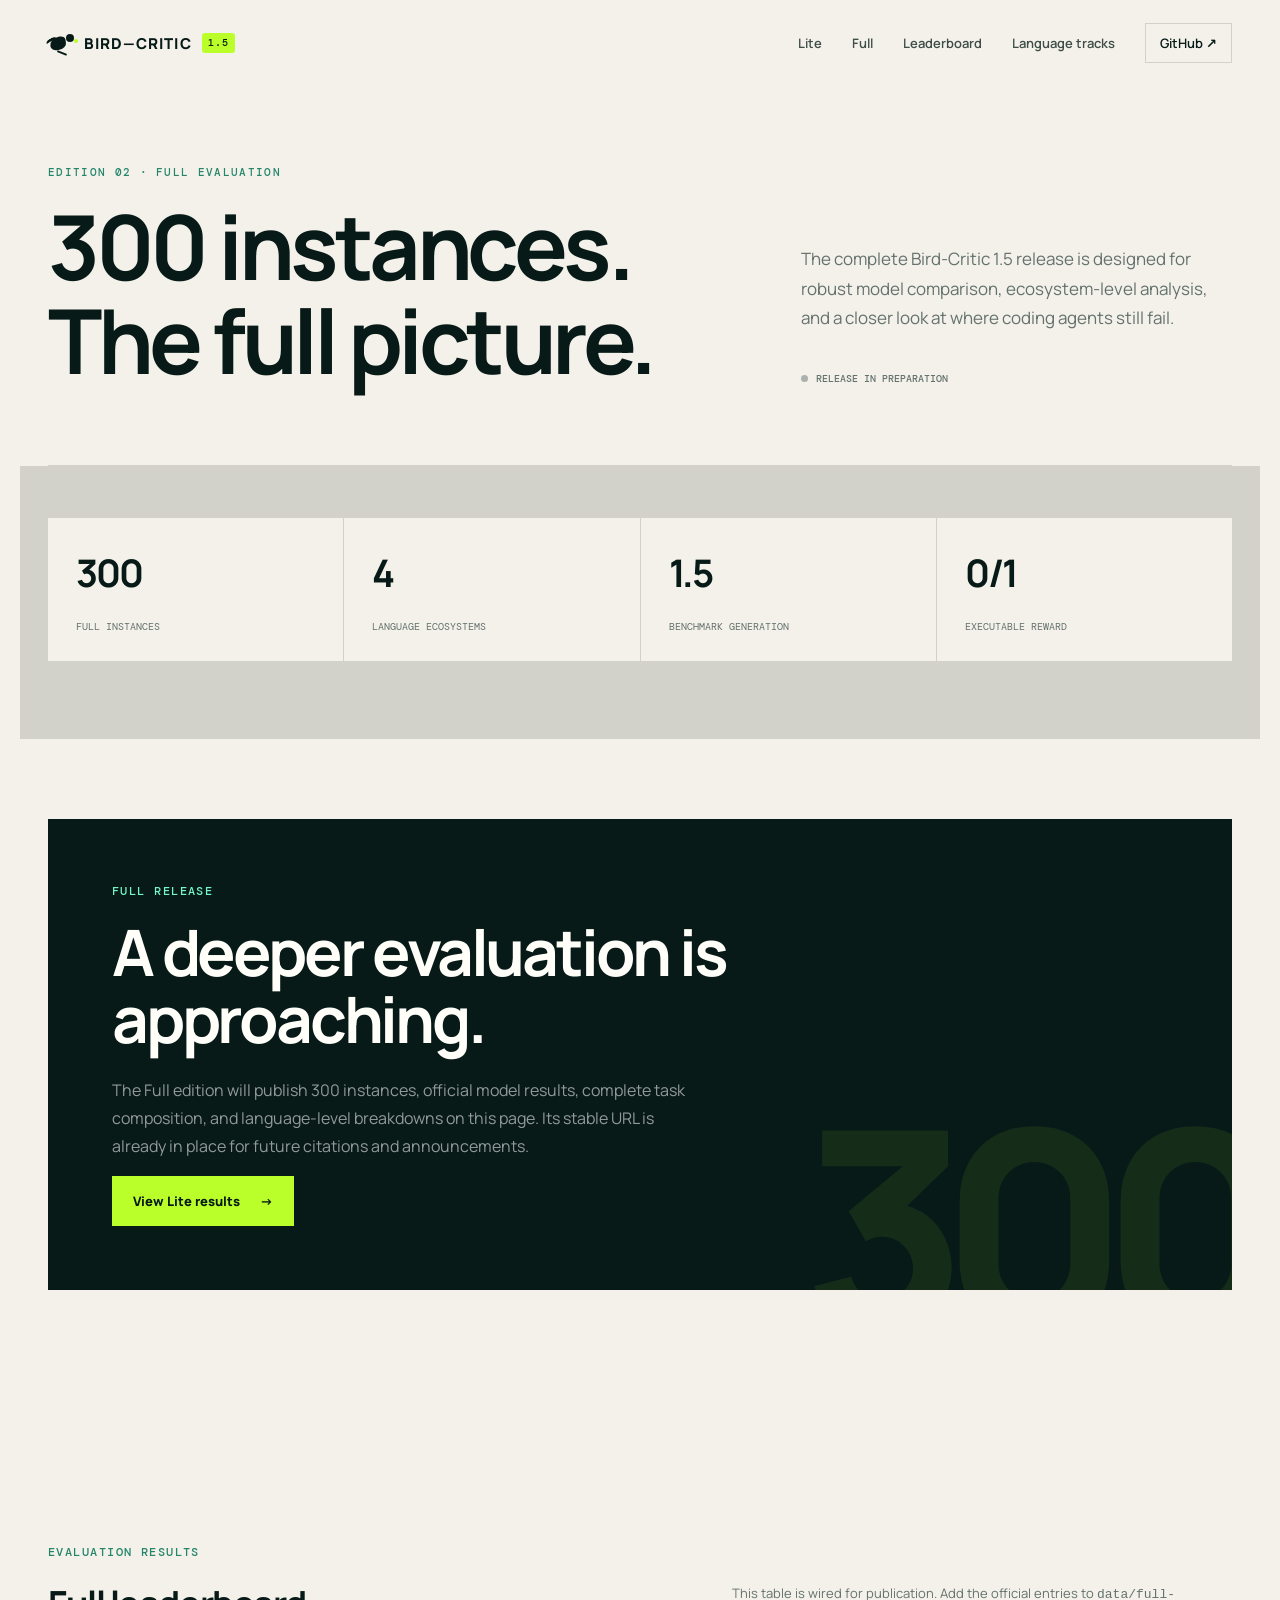
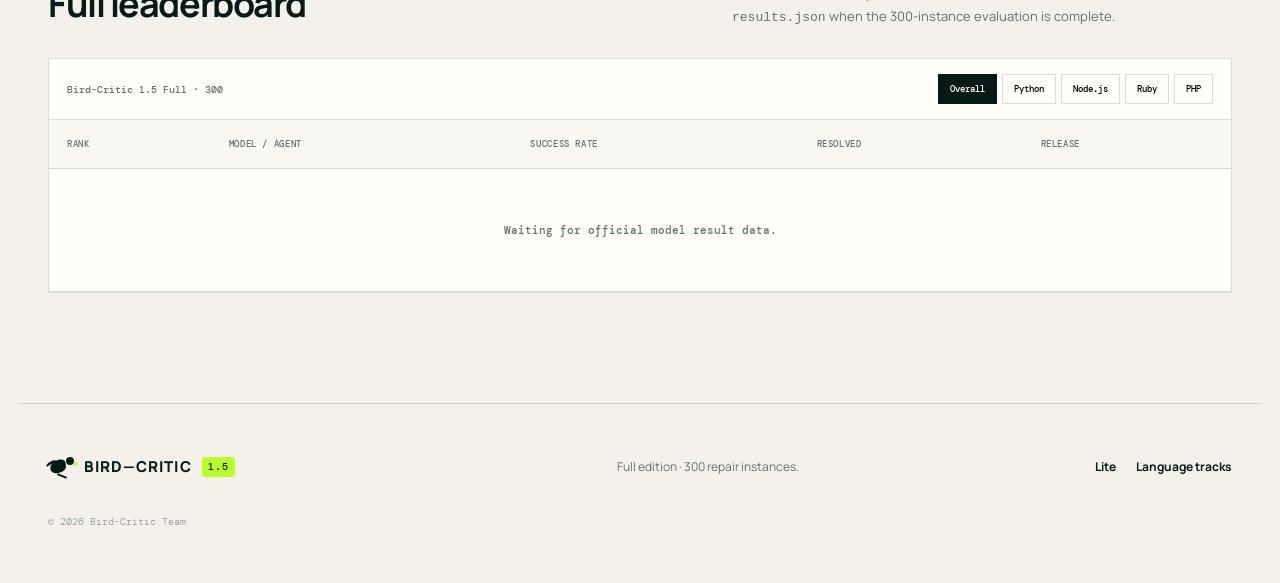
==== full/index.html @ 4e59e5b1 "Build Bird-Critic 1.5 benchmark website" ====
<!doctype html>
<html lang="en">
<head>
  <meta charset="utf-8">
  <meta name="viewport" content="width=device-width, initial-scale=1">
  <meta name="description" content="Bird-Critic 1.5 Full — the upcoming 300-instance real-world code repair benchmark.">
  <meta name="theme-color" content="#f3f1e9">
  <meta property="og:title" content="Bird-Critic 1.5 Full">
  <meta property="og:description" content="The complete 300-instance evaluation for real-world LLM code repair.">
  <meta property="og:type" content="website">
  <meta property="og:image" content="../assets/og.png">
  <title>Bird-Critic 1.5 Full — 300-instance evaluation</title>
  <link rel="stylesheet" href="../assets/styles.css">
  <script defer src="../assets/app.js"></script>
</head>
<body class="inner" data-page="full" data-depth="1" data-results="../data/full-results.json">
  <a class="skip-link" href="#main">Skip to content</a>
  <div class="scroll-progress" aria-hidden="true"></div>

  <header class="site-header">
    <a class="brand" href="../" aria-label="Bird-Critic 1.5 home">
      <span class="brand-mark" aria-hidden="true"><span></span><span></span></span>
      <span>BIRD—CRITIC</span><b>1.5</b>
    </a>
    <button class="menu-toggle" type="button" aria-expanded="false" aria-controls="site-nav">
      <span></span><span></span><span></span><span class="sr-only">Menu</span>
    </button>
    <nav class="site-nav" id="site-nav" aria-label="Primary navigation">
      <a href="../lite/">Lite</a>
      <a href="../full/" aria-current="page">Full</a>
      <a href="#leaderboard">Leaderboard</a>
      <a href="../#tracks">Language tracks</a>
      <a class="nav-cta" href="https://github.com/bird-bench" target="_blank" rel="noreferrer">GitHub ↗</a>
    </nav>
  </header>

  <main id="main">
    <section class="page-hero">
      <div class="reveal">
        <div class="page-eyebrow">Edition 02 · Full evaluation</div>
        <h1>300 instances.<br>The full picture.</h1>
      </div>
      <div class="reveal">
        <p class="page-intro">The complete Bird-Critic 1.5 release is designed for robust model comparison, ecosystem-level analysis, and a closer look at where coding agents still fail.</p>
        <span class="page-status soon">Release in preparation</span>
      </div>
    </section>
    <hr class="page-rule">

    <section class="metric-grid reveal" aria-label="Full benchmark metrics">
      <div class="metric"><strong>300</strong><span>Full instances</span></div>
      <div class="metric"><strong>4</strong><span>Language ecosystems</span></div>
      <div class="metric"><strong>1.5</strong><span>Benchmark generation</span></div>
      <div class="metric"><strong>0/1</strong><span>Executable reward</span></div>
    </section>

    <section class="coming-panel">
      <div class="coming-panel-inner reveal">
        <span class="kicker kicker-light">Full release</span>
        <h2>A deeper evaluation is approaching.</h2>
        <p>The Full edition will publish 300 instances, official model results, complete task composition, and language-level breakdowns on this page. Its stable URL is already in place for future citations and announcements.</p>
        <a class="button button-primary" href="../lite/">View Lite results <span>→</span></a>
        <span class="coming-number" aria-hidden="true">300</span>
      </div>
    </section>

    <section class="results-section" id="leaderboard">
      <div class="results-head reveal">
        <div><span class="kicker">Evaluation results</span><h2>Full leaderboard</h2></div>
        <p>This table is wired for publication. Add the official entries to <code>data/full-results.json</code> when the 300-instance evaluation is complete.</p>
      </div>
      <div class="leaderboard-shell reveal">
        <div class="leaderboard-toolbar">
          <span>Bird-Critic 1.5 Full · 300</span>
          <div class="language-filters" aria-label="Leaderboard view">
            <button class="filter-button active" type="button" data-result-filter="overall">Overall</button>
            <button class="filter-button" type="button" data-result-filter="python">Python</button>
            <button class="filter-button" type="button" data-result-filter="node">Node.js</button>
            <button class="filter-button" type="button" data-result-filter="ruby">Ruby</button>
            <button class="filter-button" type="button" data-result-filter="php">PHP</button>
          </div>
        </div>
        <table class="leaderboard">
          <thead><tr><th>Rank</th><th>Model / Agent</th><th>Success Rate</th><th>Resolved</th><th>Release</th></tr></thead>
          <tbody id="results-body"><tr class="empty-row"><td colspan="5">Full evaluation results will be released here.</td></tr></tbody>
        </table>
      </div>
    </section>
  </main>

  <footer class="site-footer">
    <a class="brand footer-brand" href="../">
      <span class="brand-mark" aria-hidden="true"><span></span><span></span></span>
      <span>BIRD—CRITIC</span><b>1.5</b>
    </a>
    <p>Full edition · 300 repair instances.</p>
    <div><a href="../lite/">Lite</a><a href="../#tracks">Language tracks</a></div>
    <small>© <span data-year></span> Bird-Critic Team</small>
  </footer>
</body>
</html>
---- assets/styles.css ----
@import url('https://fonts.googleapis.com/css2?family=DM+Mono:wght@300;400;500&family=Manrope:wght@400;500;600;700;800&display=swap');

:root {
  --ink: #071a18;
  --ink-2: #102b28;
  --paper: #f3f1e9;
  --paper-2: #e8e5da;
  --white: #fffef8;
  --acid: #baff29;
  --mint: #74f7c5;
  --cyan: #62d9ff;
  --orange: #ff8f5a;
  --muted: #64716e;
  --line: rgba(7, 26, 24, .14);
  --mono: "DM Mono", ui-monospace, SFMono-Regular, Menlo, monospace;
  --sans: "Manrope", Inter, system-ui, sans-serif;
  --max: 1240px;
}

* { box-sizing: border-box; }
html { scroll-behavior: smooth; }
body {
  margin: 0;
  background: var(--paper);
  color: var(--ink);
  font-family: var(--sans);
  -webkit-font-smoothing: antialiased;
}
a { color: inherit; text-decoration: none; }
button, input, select { font: inherit; }
.sr-only {
  position: absolute; width: 1px; height: 1px; padding: 0; margin: -1px;
  overflow: hidden; clip: rect(0,0,0,0); white-space: nowrap; border: 0;
}
.skip-link {
  position: fixed; left: 16px; top: -80px; z-index: 1000;
  background: var(--acid); color: var(--ink); padding: 10px 16px; font-weight: 800;
}
.skip-link:focus { top: 16px; }
.scroll-progress {
  position: fixed; inset: 0 auto auto 0; width: 0; height: 3px;
  background: var(--acid); z-index: 999; transition: width .08s linear;
}

.site-header {
  position: absolute; z-index: 100; top: 0; left: 0; right: 0;
  max-width: var(--max); margin: auto; min-height: 86px; padding: 0 28px;
  display: flex; align-items: center; justify-content: space-between;
  color: var(--white);
}
.brand { display: inline-flex; align-items: center; gap: 10px; font-size: 15px; font-weight: 800; letter-spacing: .07em; }
.brand b { font: 500 10px/1 var(--mono); color: var(--ink); background: var(--acid); padding: 5px 6px; border-radius: 3px; }
.brand-mark { position: relative; width: 26px; height: 23px; display: inline-block; }
.brand-mark::before {
  content: ""; position: absolute; left: 2px; top: 5px; width: 16px; height: 13px;
  border-radius: 70% 35% 55% 45%; background: currentColor; transform: rotate(-10deg);
}
.brand-mark::after {
  content: ""; position: absolute; right: 0; top: 2px; width: 8px; height: 8px;
  border-radius: 50%; background: currentColor; box-shadow: 6px 3px 0 -2px var(--acid);
}
.brand-mark span:first-child {
  position: absolute; width: 12px; height: 7px; left: -2px; top: 6px;
  border: 3px solid currentColor; border-left: 0; border-bottom-color: transparent;
  transform: rotate(-28deg); border-radius: 50%; z-index: 2;
}
.brand-mark span:last-child {
  position: absolute; width: 10px; height: 2px; left: 9px; bottom: 1px;
  background: currentColor; transform: rotate(22deg);
}
.site-nav { display: flex; align-items: center; gap: 30px; font-size: 13px; font-weight: 600; }
.site-nav a { opacity: .76; transition: opacity .2s, color .2s; }
.site-nav a:hover, .site-nav a:focus-visible { opacity: 1; color: var(--acid); }
.site-nav .nav-cta { border: 1px solid rgba(255,255,255,.34); padding: 10px 14px; opacity: 1; }
.menu-toggle { display: none; background: none; border: 0; padding: 10px; }

.hero {
  min-height: 820px; padding: 170px max(28px, calc((100vw - var(--max)) / 2 + 28px)) 115px;
  display: grid; grid-template-columns: 1.03fr .97fr; align-items: center; gap: 76px;
  color: var(--white); background:
    linear-gradient(rgba(255,255,255,.025) 1px, transparent 1px),
    linear-gradient(90deg, rgba(255,255,255,.025) 1px, transparent 1px),
    var(--ink);
  background-size: 44px 44px; overflow: hidden; position: relative;
}
.hero::after {
  content: ""; position: absolute; inset: auto 0 0; height: 90px;
  background: linear-gradient(176deg, transparent 49%, var(--paper) 50%);
}
.hero-glow {
  position: absolute; width: 680px; height: 680px; border-radius: 50%; right: -270px; top: 70px;
  background: radial-gradient(circle, rgba(116,247,197,.14), rgba(7,26,24,0) 68%);
}
.hero-copy { position: relative; z-index: 2; padding-bottom: 40px; }
.eyebrow, .kicker {
  color: var(--mint); font: 500 12px/1.4 var(--mono); letter-spacing: .12em;
  text-transform: uppercase; margin-bottom: 24px;
}
.pulse {
  display: inline-block; width: 7px; height: 7px; border-radius: 50%; background: var(--acid);
  margin-right: 9px; box-shadow: 0 0 0 0 rgba(186,255,41,.6); animation: pulse 2s infinite;
}
@keyframes pulse { 70% { box-shadow: 0 0 0 9px rgba(186,255,41,0); } }
.hero h1 {
  font-size: clamp(50px, 5.3vw, 80px); line-height: 1.02; letter-spacing: -.055em;
  margin: 0 0 28px; max-width: 780px;
}
.hero h1 em { color: var(--acid); font-style: normal; }
.hero-lead { max-width: 650px; color: rgba(255,255,255,.68); font-size: 18px; line-height: 1.72; margin: 0; }
.hero-actions { display: flex; align-items: center; flex-wrap: wrap; gap: 14px; margin-top: 38px; }
.button {
  min-height: 50px; padding: 0 20px; display: inline-flex; align-items: center; justify-content: center;
  gap: 20px; font-size: 13px; font-weight: 800; border: 1px solid transparent; transition: transform .2s, background .2s;
}
.button:hover { transform: translateY(-2px); }
.button-primary { background: var(--acid); color: var(--ink); }
.button-ghost { border-color: rgba(255,255,255,.26); color: var(--white); }
.button-dark { background: var(--ink); color: var(--white); }
.hero-note { display: flex; gap: 13px; align-items: center; margin-top: 32px; font: 400 11px var(--mono); }
.hero-note span { color: rgba(255,255,255,.45); text-transform: uppercase; letter-spacing: .08em; }
.hero-note strong { color: var(--mint); font-weight: 500; }

.hero-visual { position: relative; z-index: 2; min-width: 0; }
.terminal { background: #0c2421; border: 1px solid rgba(116,247,197,.23); box-shadow: 0 36px 80px rgba(0,0,0,.34); transform: rotate(1.5deg); }
.terminal-bar {
  min-height: 48px; border-bottom: 1px solid rgba(255,255,255,.08); padding: 0 16px;
  display: flex; align-items: center; justify-content: space-between; color: rgba(255,255,255,.43); font: 400 10px var(--mono);
}
.terminal-dots { display: flex; gap: 5px; }
.terminal-dots i { display: block; width: 7px; height: 7px; border-radius: 50%; background: rgba(255,255,255,.15); }
.terminal-status { color: var(--acid); font-weight: 500; }
.terminal-body { padding: 34px 28px 26px; position: relative; overflow: hidden; }
.flight-path {
  position: absolute; inset: 0; opacity: .3;
  background: radial-gradient(circle at 62% 30%, var(--mint) 0 2px, transparent 3px),
    radial-gradient(circle at 75% 74%, var(--acid) 0 2px, transparent 3px);
}
.pipeline-row { position: relative; z-index: 2; display: grid; grid-template-columns: 36px 1fr auto; gap: 14px; align-items: center; }
.step-number { color: var(--mint); font: 400 10px var(--mono); }
.pipeline-row b { display: block; font: 500 13px var(--mono); letter-spacing: .05em; }
.pipeline-row small { display: block; color: rgba(255,255,255,.42); font: 300 10px var(--mono); margin-top: 7px; }
.pipeline-line { height: 38px; border-left: 1px dashed rgba(116,247,197,.3); margin-left: 13px; }
.status-chip { font: 500 9px var(--mono); padding: 5px 7px; border-radius: 2px; }
.status-chip.neutral { color: var(--cyan); background: rgba(98,217,255,.1); }
.status-chip.running { color: var(--orange); background: rgba(255,143,90,.1); }
.status-chip.pass { color: var(--acid); background: rgba(186,255,41,.1); }
.terminal-command {
  margin-top: 30px; padding: 14px; background: rgba(0,0,0,.22); color: rgba(255,255,255,.52);
  border: 1px solid rgba(255,255,255,.06); font: 300 10px var(--mono);
}
.terminal-command span { color: var(--acid); margin-right: 8px; }
.cursor { display: inline-block; width: 6px; height: 12px; background: var(--mint); vertical-align: -2px; animation: blink 1s steps(1) infinite; }
@keyframes blink { 50% { opacity: 0; } }
.orbit-tag {
  position: absolute; padding: 8px 11px; background: var(--paper); color: var(--ink);
  font: 500 10px var(--mono); box-shadow: 0 8px 22px rgba(0,0,0,.25);
}
.tag-python { top: -23px; right: 32px; }
.tag-node { right: -22px; top: 36%; background: var(--acid); }
.tag-ruby { left: -26px; bottom: 23%; background: var(--orange); }
.tag-php { right: 15%; bottom: -20px; background: var(--cyan); }

.signal-strip {
  max-width: var(--max); padding: 20px 28px 28px; margin: -25px auto 0; position: relative; z-index: 4;
  display: grid; grid-template-columns: repeat(4, 1fr); border-bottom: 1px solid var(--line);
}
.signal-strip div { padding: 28px 32px; border-right: 1px solid var(--line); }
.signal-strip div:last-child { border-right: 0; }
.signal-strip strong { display: block; font-size: 28px; letter-spacing: -.04em; }
.signal-strip span { color: var(--muted); font: 400 10px var(--mono); text-transform: uppercase; letter-spacing: .05em; }

.section { max-width: var(--max); margin: auto; padding: 118px 28px; }
.section-heading { display: grid; grid-template-columns: 1.1fr .9fr; gap: 80px; align-items: end; margin-bottom: 56px; }
.kicker { color: #24856b; margin-bottom: 18px; display: block; }
.section-heading h2, .method h2, .release-card h2, .page-hero h1 {
  font-size: clamp(38px, 4.2vw, 60px); line-height: 1.05; letter-spacing: -.05em; margin: 0;
}
.section-heading p { color: var(--muted); font-size: 16px; line-height: 1.75; margin: 0; max-width: 520px; }
.edition-grid { display: grid; grid-template-columns: repeat(2, 1fr); gap: 22px; }
.edition-card { min-height: 455px; border: 1px solid var(--line); padding: 30px; background: rgba(255,255,255,.26); display: flex; flex-direction: column; }
.edition-live { background: var(--white); box-shadow: 0 18px 54px rgba(7,26,24,.08); }
.card-topline { display: flex; justify-content: space-between; font: 500 9px var(--mono); color: var(--muted); letter-spacing: .08em; }
.live-label, .soon-label { color: #20765f; }
.live-label::before, .soon-label::before { content: ""; display: inline-block; width: 6px; height: 6px; background: var(--mint); border-radius: 50%; margin-right: 7px; }
.soon-label { color: var(--muted); }
.soon-label::before { background: #aab1ae; }
.edition-symbol {
  width: 66px; height: 66px; display: grid; place-items: center; margin: 55px 0 28px;
  border-radius: 50%; background: var(--ink); color: var(--acid); font: 500 24px var(--mono);
}
.edition-card:not(.edition-live) .edition-symbol { background: var(--paper-2); color: var(--ink); }
.edition-card h3 { font-size: 26px; letter-spacing: -.03em; margin: 0 0 14px; }
.edition-card > p { color: var(--muted); line-height: 1.7; margin: 0; }
.edition-stats { display: flex; gap: 28px; margin: 24px 0; font: 400 11px var(--mono); color: var(--muted); }
.edition-stats b { color: var(--ink); }
.text-link { margin-top: auto; padding-top: 24px; border-top: 1px solid var(--line); display: flex; justify-content: space-between; font-size: 13px; font-weight: 800; }
.text-link span { color: #24856b; }

.tracks { padding-top: 60px; }
.track-grid { border-top: 1px solid var(--line); }
.track-card { display: grid; grid-template-columns: 92px 1fr auto; align-items: center; gap: 24px; padding: 28px 12px; border-bottom: 1px solid var(--line); transition: background .2s, padding .2s; }
.track-card:hover { background: var(--white); padding-left: 24px; padding-right: 24px; }
.track-index { width: 52px; color: #24856b; font: 500 12px var(--mono); }
.track-card h3 { font-size: 24px; margin: 0 0 6px; letter-spacing: -.03em; }
.track-card p { color: var(--muted); margin: 0; font-size: 13px; }
.track-arrow { font-size: 20px; }

.method { max-width: none; background: var(--ink); color: var(--white); padding-left: max(28px, calc((100vw - var(--max)) / 2 + 28px)); padding-right: max(28px, calc((100vw - var(--max)) / 2 + 28px)); }
.method-layout { max-width: calc(var(--max) - 56px); margin: auto; display: grid; grid-template-columns: .82fr 1.18fr; gap: 120px; }
.kicker-light { color: var(--mint); }
.method-intro { position: sticky; top: 40px; align-self: start; }
.method-intro p { color: rgba(255,255,255,.55); line-height: 1.8; }
.method-steps { list-style: none; margin: 0; padding: 0; }
.method-steps li { display: grid; grid-template-columns: 48px 1fr; gap: 28px; padding: 0 0 36px; margin-bottom: 36px; border-bottom: 1px solid rgba(255,255,255,.12); }
.method-steps li > span { color: var(--acid); font: 400 11px var(--mono); padding-top: 7px; }
.method-steps h3 { margin: 0 0 9px; font-size: 21px; }
.method-steps p { color: rgba(255,255,255,.5); line-height: 1.7; margin: 0; font-size: 14px; }

.release-card { min-height: 410px; padding: 70px; color: var(--ink); background: var(--acid); position: relative; overflow: hidden; }
.release-card h2 { max-width: 720px; position: relative; z-index: 2; }
.release-card > p { max-width: 550px; line-height: 1.7; position: relative; z-index: 2; }
.release-card .button { margin-top: 18px; position: relative; z-index: 2; }
.release-ring { position: absolute; border: 1px solid rgba(7,26,24,.22); border-radius: 50%; }
.ring-one { width: 430px; height: 430px; right: -100px; bottom: -170px; }
.ring-two { width: 250px; height: 250px; right: -10px; bottom: -80px; }

.site-footer {
  max-width: var(--max); margin: auto; border-top: 1px solid var(--line); padding: 42px 28px 55px;
  display: grid; grid-template-columns: 1.2fr 1fr auto; gap: 28px; align-items: center;
}
.footer-brand { color: var(--ink); }
.site-footer p { color: var(--muted); font-size: 12px; }
.site-footer > div { display: flex; gap: 20px; font-size: 12px; font-weight: 700; }
.site-footer small { grid-column: 1 / -1; color: #909996; font: 300 10px var(--mono); }

/* Inner pages */
.inner .site-header { color: var(--ink); }
.inner .site-nav .nav-cta { border-color: var(--line); }
.inner .site-nav a:hover { color: #14745d; }
.page-hero {
  max-width: var(--max); margin: auto; padding: 165px 28px 78px;
  display: grid; grid-template-columns: 1fr .64fr; gap: 80px; align-items: end;
}
.page-hero h1 { font-size: clamp(56px, 7vw, 104px); }
.page-hero .page-intro { color: var(--muted); line-height: 1.75; font-size: 17px; }
.page-eyebrow { color: #24856b; font: 500 11px var(--mono); text-transform: uppercase; letter-spacing: .12em; margin-bottom: 20px; }
.page-status { display: inline-flex; align-items: center; gap: 8px; margin-top: 22px; color: #20765f; font: 500 10px var(--mono); text-transform: uppercase; }
.page-status::before { content: ""; width: 7px; height: 7px; border-radius: 50%; background: var(--mint); }
.page-status.soon::before { background: #aab1ae; }
.page-status.soon { color: var(--muted); }
.page-rule { border: 0; border-top: 1px solid var(--line); max-width: calc(var(--max) - 56px); margin: auto; }
.metric-grid { max-width: var(--max); margin: auto; padding: 52px 28px 78px; display: grid; grid-template-columns: repeat(4, 1fr); gap: 1px; background: var(--line); }
.metric { background: var(--paper); padding: 28px; min-height: 138px; }
.metric strong { display: block; font-size: 38px; letter-spacing: -.05em; }
.metric span { display: block; margin-top: 22px; color: var(--muted); font: 400 10px var(--mono); text-transform: uppercase; }
.results-section { max-width: var(--max); margin: auto; padding: 64px 28px 110px; }
.results-head { display: flex; justify-content: space-between; gap: 40px; align-items: end; margin-bottom: 30px; }
.results-head h2 { font-size: 36px; letter-spacing: -.04em; margin: 0; }
.results-head p { max-width: 500px; color: var(--muted); font-size: 13px; line-height: 1.65; margin: 0; }
.leaderboard-shell { border: 1px solid var(--line); background: var(--white); overflow-x: auto; }
.leaderboard-toolbar { padding: 15px 18px; border-bottom: 1px solid var(--line); display: flex; justify-content: space-between; align-items: center; }
.leaderboard-toolbar span { font: 500 10px var(--mono); color: var(--muted); }
.language-filters { display: flex; gap: 5px; flex-wrap: wrap; }
.filter-button { border: 1px solid var(--line); background: transparent; padding: 8px 11px; font: 500 9px var(--mono); cursor: pointer; }
.filter-button.active, .filter-button:hover { background: var(--ink); color: var(--white); }
.leaderboard { width: 100%; border-collapse: collapse; min-width: 720px; }
.leaderboard th, .leaderboard td { padding: 18px; text-align: left; border-bottom: 1px solid var(--line); }
.leaderboard th { color: var(--muted); font: 500 9px var(--mono); text-transform: uppercase; letter-spacing: .07em; background: rgba(7,26,24,.025); }
.leaderboard td { font-size: 13px; }
.leaderboard td:first-child { font: 500 11px var(--mono); color: var(--muted); }
.score { font: 500 13px var(--mono); }
.score-bar { display: inline-block; height: 5px; width: 80px; background: var(--paper-2); vertical-align: 2px; margin-left: 10px; }
.score-bar i { display: block; height: 100%; background: #24856b; }
.empty-row td { text-align: center; padding: 54px; color: var(--muted); }
.instance-layout { display: grid; grid-template-columns: 280px 1fr; gap: 28px; }
.instance-sidebar { border: 1px solid var(--line); padding: 22px; align-self: start; }
.instance-sidebar h3 { margin: 0 0 18px; font-size: 16px; }
.instance-sidebar label { display: block; color: var(--muted); font: 500 9px var(--mono); text-transform: uppercase; margin: 18px 0 7px; }
.instance-sidebar select, .instance-sidebar input { width: 100%; border: 1px solid var(--line); background: var(--white); padding: 10px; color: var(--ink); }
.instance-count { margin-top: 20px; color: #24856b; font: 500 11px var(--mono); }
.instance-table-wrap { border: 1px solid var(--line); background: var(--white); overflow-x: auto; max-height: 560px; overflow-y: auto; }
.instance-table { width: 100%; border-collapse: collapse; min-width: 650px; }
.instance-table th { position: sticky; top: 0; background: var(--ink); color: var(--white); z-index: 1; }
.instance-table th, .instance-table td { padding: 13px 15px; text-align: left; border-bottom: 1px solid var(--line); }
.instance-table th { font: 500 9px var(--mono); text-transform: uppercase; }
.instance-table td { font: 400 10px var(--mono); }
.language-pill { display: inline-block; padding: 4px 7px; background: var(--paper-2); font-size: 9px; }
.language-pill.python { background: #dff5ff; }
.language-pill.node-js { background: #eaf7ce; }
.language-pill.ruby { background: #ffe1da; }
.language-pill.php { background: #e9e3ff; }
.split-chart { display: grid; grid-template-columns: repeat(4, 1fr); gap: 8px; margin-top: 30px; }
.split-segment { padding: 20px; min-height: 110px; color: var(--ink); }
.split-segment strong { display: block; font-size: 28px; }
.split-segment span { font: 500 10px var(--mono); }
.split-python { background: var(--cyan); }
.split-node { background: var(--acid); }
.split-ruby { background: var(--orange); }
.split-php { background: var(--mint); }
.coming-panel { max-width: var(--max); margin: 0 auto 110px; padding: 80px 28px; }
.coming-panel-inner { min-height: 400px; background: var(--ink); color: var(--white); padding: 64px; position: relative; overflow: hidden; }
.coming-panel h2 { font-size: clamp(38px, 5vw, 68px); line-height: 1.05; letter-spacing: -.05em; margin: 0 0 24px; max-width: 760px; }
.coming-panel p { color: rgba(255,255,255,.56); max-width: 590px; line-height: 1.75; }
.coming-number { position: absolute; right: -30px; bottom: -75px; color: rgba(186,255,41,.08); font-size: 280px; line-height: 1; font-weight: 800; letter-spacing: -.1em; }
.quickstart { background: var(--ink); color: var(--white); padding: 42px; }
.quickstart pre { overflow-x: auto; color: var(--mint); font: 300 12px/1.8 var(--mono); margin: 0; }
.copy-button { float: right; border: 1px solid rgba(255,255,255,.2); background: transparent; color: var(--white); padding: 8px 10px; font: 500 9px var(--mono); cursor: pointer; }
.copy-button:hover { background: var(--acid); color: var(--ink); }

.reveal { opacity: 0; transform: translateY(18px); transition: opacity .7s ease, transform .7s ease; }
.reveal.visible { opacity: 1; transform: none; }

@media (max-width: 980px) {
  .hero { grid-template-columns: 1fr; padding-top: 145px; gap: 30px; }
  .hero-visual { max-width: 680px; margin-bottom: 70px; }
  .hero::after { height: 45px; }
  .section-heading, .method-layout, .page-hero { grid-template-columns: 1fr; gap: 34px; }
  .method-intro { position: static; }
  .signal-strip { grid-template-columns: repeat(2, 1fr); }
  .signal-strip div:nth-child(2) { border-right: 0; }
  .edition-grid { grid-template-columns: 1fr; }
  .site-footer { grid-template-columns: 1fr 1fr; }
  .site-footer > div { justify-self: end; }
  .metric-grid { grid-template-columns: repeat(2, 1fr); }
  .instance-layout { grid-template-columns: 1fr; }
}

@media (max-width: 720px) {
  .site-header { min-height: 72px; padding: 0 18px; }
  .menu-toggle { display: block; color: currentColor; }
  .menu-toggle span:not(.sr-only) { display: block; width: 22px; height: 1px; background: currentColor; margin: 5px; }
  .site-nav {
    display: none; position: absolute; left: 14px; right: 14px; top: 68px; padding: 22px;
    background: var(--white); color: var(--ink); box-shadow: 0 14px 40px rgba(0,0,0,.2);
    flex-direction: column; align-items: stretch; gap: 18px;
  }
  .site-nav.open { display: flex; }
  .hero { padding: 130px 20px 70px; min-height: auto; }
  .hero h1 { font-size: 46px; }
  .hero-lead { font-size: 16px; }
  .hero-actions { align-items: stretch; }
  .button { width: 100%; }
  .terminal-body { padding: 28px 16px 20px; }
  .pipeline-row { grid-template-columns: 28px 1fr; }
  .status-chip { display: none; }
  .orbit-tag { display: none; }
  .signal-strip { padding: 10px 20px; margin: 0 auto; }
  .signal-strip div { padding: 22px 8px; }
  .section { padding: 82px 20px; }
  .section-heading { margin-bottom: 38px; }
  .section-heading h2, .method h2, .release-card h2 { font-size: 38px; }
  .edition-card { min-height: 430px; padding: 24px; }
  .track-card { grid-template-columns: 46px 1fr auto; padding: 22px 4px; }
  .track-card p { display: none; }
  .method { padding-left: 20px; padding-right: 20px; }
  .method-layout { gap: 60px; }
  .release-card { padding: 38px 25px; min-height: 430px; }
  .site-footer { grid-template-columns: 1fr; padding: 35px 20px; }
  .site-footer > div { justify-self: start; }
  .page-hero { padding: 130px 20px 55px; }
  .page-hero h1 { font-size: 54px; }
  .metric-grid { padding: 30px 20px 55px; }
  .metric { padding: 20px; }
  .metric strong { font-size: 30px; }
  .results-section { padding: 54px 20px 78px; }
  .results-head { flex-direction: column; align-items: start; }
  .split-chart { grid-template-columns: repeat(2, 1fr); }
  .coming-panel { padding: 40px 20px 80px; }
  .coming-panel-inner { padding: 38px 24px; }
  .quickstart { padding: 24px; }
}

@media (prefers-reduced-motion: reduce) {
  html { scroll-behavior: auto; }
  *, *::before, *::after { animation-duration: .01ms !important; animation-iteration-count: 1 !important; transition-duration: .01ms !important; }
  .reveal { opacity: 1; transform: none; }
}
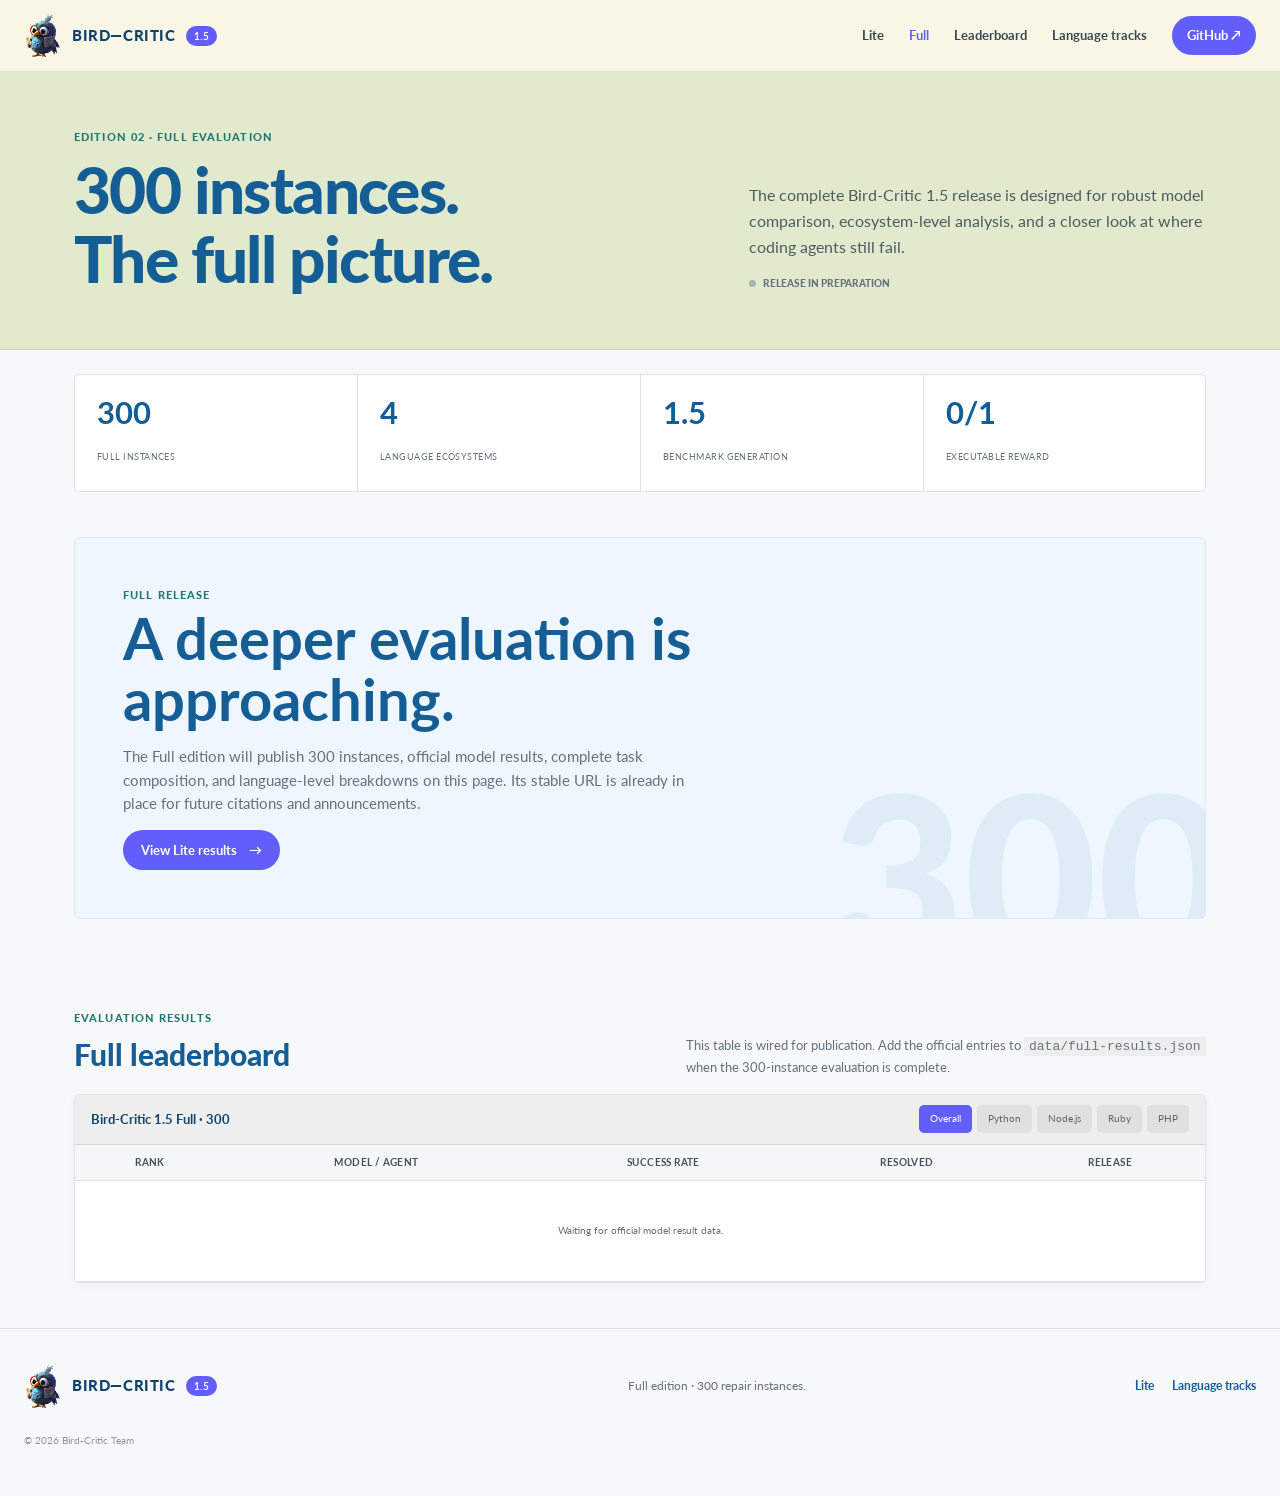
==== commit e14968dc: "Restyle Bird-Critic 1.5 in the BIRD family" ====
--- a/full/index.html
+++ b/full/index.html
@@ -8,8 +8,9 @@
   <meta property="og:title" content="Bird-Critic 1.5 Full">
   <meta property="og:description" content="The complete 300-instance evaluation for real-world LLM code repair.">
   <meta property="og:type" content="website">
-  <meta property="og:image" content="../assets/og.png">
+  <meta property="og:image" content="../assets/og-family.png">
   <title>Bird-Critic 1.5 Full — 300-instance evaluation</title>
+  <link rel="icon" href="../assets/favicon.png" type="image/png">
   <link rel="stylesheet" href="../assets/styles.css">
   <script defer src="../assets/app.js"></script>
 </head>
@@ -30,7 +31,7 @@
       <a href="../full/" aria-current="page">Full</a>
       <a href="#leaderboard">Leaderboard</a>
       <a href="../#tracks">Language tracks</a>
-      <a class="nav-cta" href="https://github.com/bird-bench" target="_blank" rel="noreferrer">GitHub ↗</a>
+      <a class="nav-cta" href="https://github.com/kochsnow/bird-critic-1.5-preview" target="_blank" rel="noreferrer">GitHub ↗</a>
     </nav>
   </header>
 
--- a/assets/styles.css
+++ b/assets/styles.css
@@ -1,377 +1,473 @@
-@import url('https://fonts.googleapis.com/css2?family=DM+Mono:wght@300;400;500&family=Manrope:wght@400;500;600;700;800&display=swap');
+@import url("https://fonts.googleapis.com/css2?family=Lato:wght@300;400;700;900&display=swap");
 
 :root {
-  --ink: #071a18;
-  --ink-2: #102b28;
-  --paper: #f3f1e9;
-  --paper-2: #e8e5da;
-  --white: #fffef8;
-  --acid: #baff29;
-  --mint: #74f7c5;
-  --cyan: #62d9ff;
-  --orange: #ff8f5a;
-  --muted: #64716e;
-  --line: rgba(7, 26, 24, .14);
-  --mono: "DM Mono", ui-monospace, SFMono-Regular, Menlo, monospace;
-  --sans: "Manrope", Inter, system-ui, sans-serif;
-  --max: 1240px;
+  --bird-blue: #155e95;
+  --bird-blue-dark: #0f436c;
+  --bird-purple: #615efc;
+  --bird-coral: #ff6969;
+  --bird-teal: #1f7872;
+  --bird-green: #e1eacd;
+  --bird-cream: #f9f6e6;
+  --bird-sky: #eef7ff;
+  --paper: #ffffff;
+  --canvas: #f7f8fa;
+  --ink: #243241;
+  --muted: #65717d;
+  --line: #dfe3e8;
+  --soft-line: #edf0f3;
+  --header-gray: #eeeeee;
+  --sans: "Lato", -apple-system, BlinkMacSystemFont, "Segoe UI", sans-serif;
+  --mono: ui-monospace, SFMono-Regular, Menlo, Consolas, monospace;
+  --max: 1400px;
 }
 
 * { box-sizing: border-box; }
 html { scroll-behavior: smooth; }
 body {
   margin: 0;
+  color: var(--ink);
   background: var(--paper);
-  color: var(--ink);
   font-family: var(--sans);
+  font-size: 15px;
+  line-height: 1.55;
   -webkit-font-smoothing: antialiased;
 }
-a { color: inherit; text-decoration: none; }
+a { color: var(--bird-blue); text-decoration: none; }
+a:hover { color: var(--bird-coral); }
 button, input, select { font: inherit; }
+code, pre { font-family: var(--mono); }
+
 .sr-only {
   position: absolute; width: 1px; height: 1px; padding: 0; margin: -1px;
-  overflow: hidden; clip: rect(0,0,0,0); white-space: nowrap; border: 0;
+  overflow: hidden; clip: rect(0, 0, 0, 0); white-space: nowrap; border: 0;
 }
 .skip-link {
-  position: fixed; left: 16px; top: -80px; z-index: 1000;
-  background: var(--acid); color: var(--ink); padding: 10px 16px; font-weight: 800;
-}
-.skip-link:focus { top: 16px; }
+  position: fixed; left: 18px; top: -80px; z-index: 1000;
+  padding: 10px 16px; background: var(--bird-purple); color: white; border-radius: 5px;
+}
+.skip-link:focus { top: 18px; }
 .scroll-progress {
   position: fixed; inset: 0 auto auto 0; width: 0; height: 3px;
-  background: var(--acid); z-index: 999; transition: width .08s linear;
-}
-
+  background: var(--bird-purple); z-index: 1000;
+}
+
+/* BIRD family navigation */
 .site-header {
-  position: absolute; z-index: 100; top: 0; left: 0; right: 0;
-  max-width: var(--max); margin: auto; min-height: 86px; padding: 0 28px;
-  display: flex; align-items: center; justify-content: space-between;
-  color: var(--white);
-}
-.brand { display: inline-flex; align-items: center; gap: 10px; font-size: 15px; font-weight: 800; letter-spacing: .07em; }
-.brand b { font: 500 10px/1 var(--mono); color: var(--ink); background: var(--acid); padding: 5px 6px; border-radius: 3px; }
-.brand-mark { position: relative; width: 26px; height: 23px; display: inline-block; }
-.brand-mark::before {
-  content: ""; position: absolute; left: 2px; top: 5px; width: 16px; height: 13px;
-  border-radius: 70% 35% 55% 45%; background: currentColor; transform: rotate(-10deg);
-}
-.brand-mark::after {
-  content: ""; position: absolute; right: 0; top: 2px; width: 8px; height: 8px;
-  border-radius: 50%; background: currentColor; box-shadow: 6px 3px 0 -2px var(--acid);
-}
-.brand-mark span:first-child {
-  position: absolute; width: 12px; height: 7px; left: -2px; top: 6px;
-  border: 3px solid currentColor; border-left: 0; border-bottom-color: transparent;
-  transform: rotate(-28deg); border-radius: 50%; z-index: 2;
-}
-.brand-mark span:last-child {
-  position: absolute; width: 10px; height: 2px; left: 9px; bottom: 1px;
-  background: currentColor; transform: rotate(22deg);
-}
-.site-nav { display: flex; align-items: center; gap: 30px; font-size: 13px; font-weight: 600; }
-.site-nav a { opacity: .76; transition: opacity .2s, color .2s; }
-.site-nav a:hover, .site-nav a:focus-visible { opacity: 1; color: var(--acid); }
-.site-nav .nav-cta { border: 1px solid rgba(255,255,255,.34); padding: 10px 14px; opacity: 1; }
-.menu-toggle { display: none; background: none; border: 0; padding: 10px; }
-
+  position: sticky; top: 0; z-index: 100;
+  width: 100%; min-height: 72px; padding: 0 max(24px, calc((100vw - var(--max)) / 2 + 24px));
+  display: flex; align-items: center; justify-content: space-between; gap: 28px;
+  color: var(--ink); background: rgba(249, 246, 230, .96);
+  border-bottom: 1px solid #e5dfc4; backdrop-filter: blur(12px);
+}
+.brand {
+  display: inline-flex; align-items: center; gap: 10px;
+  color: var(--bird-blue-dark); font-size: 15px; font-weight: 900; letter-spacing: .04em;
+}
+.brand:hover { color: var(--bird-blue); }
+.brand b {
+  padding: 4px 8px; color: white; background: var(--bird-purple);
+  border-radius: 999px; font-size: 10px; line-height: 1.2;
+}
+.brand-mark {
+  width: 38px; height: 43px; display: block; flex: 0 0 38px;
+  background: url("./bird-family-logo.png") center / contain no-repeat;
+}
+.brand-mark::before, .brand-mark::after, .brand-mark span { display: none; }
+.site-nav { display: flex; align-items: center; gap: 25px; }
+.site-nav a { color: #394754; font-size: 13px; font-weight: 700; }
+.site-nav a:hover, .site-nav a[aria-current="page"] { color: var(--bird-purple); }
+.site-nav .nav-cta {
+  padding: 9px 15px; color: white; background: var(--bird-purple);
+  border-radius: 999px; border: 0;
+}
+.site-nav .nav-cta:hover { color: white; background: var(--bird-coral); }
+.menu-toggle { display: none; border: 0; background: none; color: var(--bird-blue-dark); }
+
+/* Home masthead: a modernized version of Bird-Critic 1.0 */
 .hero {
-  min-height: 820px; padding: 170px max(28px, calc((100vw - var(--max)) / 2 + 28px)) 115px;
-  display: grid; grid-template-columns: 1.03fr .97fr; align-items: center; gap: 76px;
-  color: var(--white); background:
-    linear-gradient(rgba(255,255,255,.025) 1px, transparent 1px),
-    linear-gradient(90deg, rgba(255,255,255,.025) 1px, transparent 1px),
-    var(--ink);
-  background-size: 44px 44px; overflow: hidden; position: relative;
+  min-height: 450px; padding: 50px max(24px, calc((100vw - 1080px) / 2 + 24px));
+  display: grid; grid-template-columns: 280px minmax(0, 1fr); gap: 58px; align-items: center;
+  color: var(--ink); background: var(--bird-green);
+  border-bottom: 1px solid #cbd7b5; position: relative; overflow: hidden;
 }
 .hero::after {
-  content: ""; position: absolute; inset: auto 0 0; height: 90px;
-  background: linear-gradient(176deg, transparent 49%, var(--paper) 50%);
-}
-.hero-glow {
-  position: absolute; width: 680px; height: 680px; border-radius: 50%; right: -270px; top: 70px;
-  background: radial-gradient(circle, rgba(116,247,197,.14), rgba(7,26,24,0) 68%);
-}
-.hero-copy { position: relative; z-index: 2; padding-bottom: 40px; }
-.eyebrow, .kicker {
-  color: var(--mint); font: 500 12px/1.4 var(--mono); letter-spacing: .12em;
-  text-transform: uppercase; margin-bottom: 24px;
-}
+  content: ""; position: absolute; width: 360px; height: 360px; border-radius: 50%;
+  right: -170px; top: -170px; border: 1px solid rgba(21, 94, 149, .12);
+  box-shadow: 0 0 0 45px rgba(21,94,149,.035), 0 0 0 90px rgba(21,94,149,.025);
+}
+.hero-copy { display: flex; justify-content: center; position: relative; z-index: 1; }
+.hero-project-logo {
+  display: block; width: min(260px, 100%); height: auto;
+  border-radius: 14px; mix-blend-mode: multiply;
+  transition: transform .35s ease;
+}
+.hero-project-logo:hover { transform: scale(1.035) rotate(-1deg); }
+.hero-visual { position: relative; z-index: 1; min-width: 0; }
+.eyebrow, .kicker, .page-eyebrow {
+  color: var(--bird-teal); font-size: 11px; font-weight: 900;
+  letter-spacing: .1em; text-transform: uppercase;
+}
+.eyebrow { margin-bottom: 12px; }
 .pulse {
-  display: inline-block; width: 7px; height: 7px; border-radius: 50%; background: var(--acid);
-  margin-right: 9px; box-shadow: 0 0 0 0 rgba(186,255,41,.6); animation: pulse 2s infinite;
-}
-@keyframes pulse { 70% { box-shadow: 0 0 0 9px rgba(186,255,41,0); } }
+  display: inline-block; width: 7px; height: 7px; margin-right: 8px;
+  border-radius: 50%; background: var(--bird-coral);
+}
 .hero h1 {
-  font-size: clamp(50px, 5.3vw, 80px); line-height: 1.02; letter-spacing: -.055em;
-  margin: 0 0 28px; max-width: 780px;
-}
-.hero h1 em { color: var(--acid); font-style: normal; }
-.hero-lead { max-width: 650px; color: rgba(255,255,255,.68); font-size: 18px; line-height: 1.72; margin: 0; }
-.hero-actions { display: flex; align-items: center; flex-wrap: wrap; gap: 14px; margin-top: 38px; }
-.button {
-  min-height: 50px; padding: 0 20px; display: inline-flex; align-items: center; justify-content: center;
-  gap: 20px; font-size: 13px; font-weight: 800; border: 1px solid transparent; transition: transform .2s, background .2s;
-}
-.button:hover { transform: translateY(-2px); }
-.button-primary { background: var(--acid); color: var(--ink); }
-.button-ghost { border-color: rgba(255,255,255,.26); color: var(--white); }
-.button-dark { background: var(--ink); color: var(--white); }
-.hero-note { display: flex; gap: 13px; align-items: center; margin-top: 32px; font: 400 11px var(--mono); }
-.hero-note span { color: rgba(255,255,255,.45); text-transform: uppercase; letter-spacing: .08em; }
-.hero-note strong { color: var(--mint); font-weight: 500; }
-
-.hero-visual { position: relative; z-index: 2; min-width: 0; }
-.terminal { background: #0c2421; border: 1px solid rgba(116,247,197,.23); box-shadow: 0 36px 80px rgba(0,0,0,.34); transform: rotate(1.5deg); }
-.terminal-bar {
-  min-height: 48px; border-bottom: 1px solid rgba(255,255,255,.08); padding: 0 16px;
-  display: flex; align-items: center; justify-content: space-between; color: rgba(255,255,255,.43); font: 400 10px var(--mono);
-}
-.terminal-dots { display: flex; gap: 5px; }
-.terminal-dots i { display: block; width: 7px; height: 7px; border-radius: 50%; background: rgba(255,255,255,.15); }
-.terminal-status { color: var(--acid); font-weight: 500; }
-.terminal-body { padding: 34px 28px 26px; position: relative; overflow: hidden; }
-.flight-path {
-  position: absolute; inset: 0; opacity: .3;
-  background: radial-gradient(circle at 62% 30%, var(--mint) 0 2px, transparent 3px),
-    radial-gradient(circle at 75% 74%, var(--acid) 0 2px, transparent 3px);
-}
-.pipeline-row { position: relative; z-index: 2; display: grid; grid-template-columns: 36px 1fr auto; gap: 14px; align-items: center; }
-.step-number { color: var(--mint); font: 400 10px var(--mono); }
-.pipeline-row b { display: block; font: 500 13px var(--mono); letter-spacing: .05em; }
-.pipeline-row small { display: block; color: rgba(255,255,255,.42); font: 300 10px var(--mono); margin-top: 7px; }
-.pipeline-line { height: 38px; border-left: 1px dashed rgba(116,247,197,.3); margin-left: 13px; }
-.status-chip { font: 500 9px var(--mono); padding: 5px 7px; border-radius: 2px; }
-.status-chip.neutral { color: var(--cyan); background: rgba(98,217,255,.1); }
-.status-chip.running { color: var(--orange); background: rgba(255,143,90,.1); }
-.status-chip.pass { color: var(--acid); background: rgba(186,255,41,.1); }
-.terminal-command {
-  margin-top: 30px; padding: 14px; background: rgba(0,0,0,.22); color: rgba(255,255,255,.52);
-  border: 1px solid rgba(255,255,255,.06); font: 300 10px var(--mono);
-}
-.terminal-command span { color: var(--acid); margin-right: 8px; }
-.cursor { display: inline-block; width: 6px; height: 12px; background: var(--mint); vertical-align: -2px; animation: blink 1s steps(1) infinite; }
-@keyframes blink { 50% { opacity: 0; } }
-.orbit-tag {
-  position: absolute; padding: 8px 11px; background: var(--paper); color: var(--ink);
-  font: 500 10px var(--mono); box-shadow: 0 8px 22px rgba(0,0,0,.25);
-}
-.tag-python { top: -23px; right: 32px; }
-.tag-node { right: -22px; top: 36%; background: var(--acid); }
-.tag-ruby { left: -26px; bottom: 23%; background: var(--orange); }
-.tag-php { right: 15%; bottom: -20px; background: var(--cyan); }
+  margin: 0 0 6px; color: var(--bird-blue);
+  font-size: clamp(46px, 6vw, 76px); line-height: 1; letter-spacing: -.04em; font-weight: 900;
+}
+.hero h1 em {
+  display: inline-block; color: white; background: var(--bird-purple);
+  padding: 6px 12px; border-radius: 999px; font-size: .4em; font-style: normal;
+  letter-spacing: 0; vertical-align: .35em;
+}
+.hero-question {
+  margin: 15px 0 10px; color: var(--bird-blue-dark);
+  font-size: clamp(19px, 2.2vw, 25px); font-weight: 700;
+}
+.hero-lead { max-width: 710px; margin: 0; color: #4d5c63; font-size: 16px; line-height: 1.65; }
+.hero-actions { display: flex; flex-wrap: wrap; gap: 10px; margin-top: 24px; }
+.button, .family-button {
+  min-height: 40px; padding: 9px 18px; display: inline-flex; align-items: center; justify-content: center;
+  gap: 12px; border: 0; border-radius: 999px; font-size: 13px; font-weight: 700;
+  transition: background .2s, color .2s, transform .2s;
+}
+.button:hover, .family-button:hover { transform: translateY(-1px); }
+.button-primary, .family-button { color: white; background: var(--bird-purple); }
+.button-primary:hover, .family-button:hover { color: white; background: var(--bird-coral); }
+.button-ghost { color: var(--bird-blue); background: white; border: 1px solid #c9d2d8; }
+.button-ghost:hover { color: white; background: var(--bird-blue); border-color: var(--bird-blue); }
+.button-dark { color: white; background: var(--bird-blue-dark); }
+.button-dark:hover { color: white; background: var(--bird-coral); }
+.family-button-teal { background: var(--bird-teal); }
+.hero-note { display: flex; align-items: center; gap: 10px; margin-top: 20px; font-size: 12px; }
+.hero-note span { color: var(--muted); text-transform: uppercase; letter-spacing: .07em; }
+.hero-note strong { color: var(--bird-blue); }
 
 .signal-strip {
-  max-width: var(--max); padding: 20px 28px 28px; margin: -25px auto 0; position: relative; z-index: 4;
-  display: grid; grid-template-columns: repeat(4, 1fr); border-bottom: 1px solid var(--line);
-}
-.signal-strip div { padding: 28px 32px; border-right: 1px solid var(--line); }
+  max-width: var(--max); margin: 0 auto; padding: 20px 24px;
+  display: grid; grid-template-columns: repeat(4, 1fr); background: white;
+  border-bottom: 1px solid var(--line);
+}
+.signal-strip div { padding: 15px 25px; border-right: 1px solid var(--line); }
 .signal-strip div:last-child { border-right: 0; }
-.signal-strip strong { display: block; font-size: 28px; letter-spacing: -.04em; }
-.signal-strip span { color: var(--muted); font: 400 10px var(--mono); text-transform: uppercase; letter-spacing: .05em; }
-
-.section { max-width: var(--max); margin: auto; padding: 118px 28px; }
-.section-heading { display: grid; grid-template-columns: 1.1fr .9fr; gap: 80px; align-items: end; margin-bottom: 56px; }
-.kicker { color: #24856b; margin-bottom: 18px; display: block; }
+.signal-strip strong { display: block; color: var(--bird-blue); font-size: 27px; line-height: 1.1; }
+.signal-strip span { color: var(--muted); font-size: 10px; text-transform: uppercase; letter-spacing: .06em; }
+
+/* Family-style panels */
+.section { max-width: var(--max); margin: auto; padding: 54px 24px; }
+.home-overview {
+  display: grid; grid-template-columns: 1.15fr .85fr; gap: 18px; align-items: start;
+  padding-top: 42px; padding-bottom: 22px;
+}
+.family-panel {
+  overflow: hidden; background: white; border: 1px solid var(--line);
+  border-radius: 5px; box-shadow: 0 2px 8px rgba(28, 48, 65, .04);
+}
+.panel-heading {
+  padding: 13px 17px; background: var(--header-gray); border-bottom: 1px solid #d9d9d9;
+}
+.panel-heading h2 { margin: 0; color: var(--bird-blue-dark); font-size: 20px; font-weight: 700; }
+.panel-body { padding: 20px; color: #46525d; }
+.panel-body p { margin: 0 0 13px; }
+.panel-body p:last-child { margin-bottom: 0; }
+.family-list { padding-left: 20px; margin: 10px 0 19px; }
+.family-list li { margin: 7px 0; }
+.resource-buttons { display: flex; flex-wrap: wrap; gap: 8px; }
+.news-list p { padding: 11px 0; border-bottom: 1px solid var(--soft-line); line-height: 1.55; }
+.news-list p:last-child { border-bottom: 0; }
+.news-date {
+  display: inline-block; margin-right: 6px; padding: 2px 7px;
+  color: #ffe7ce; background: #b03052; border-radius: 5px; font-size: 11px; font-weight: 700;
+}
+
+.section-heading {
+  display: grid; grid-template-columns: 1fr 1fr; gap: 50px; align-items: end;
+  margin-bottom: 26px; padding-bottom: 14px; border-bottom: 1px solid var(--line);
+}
+.kicker { display: block; margin-bottom: 5px; }
 .section-heading h2, .method h2, .release-card h2, .page-hero h1 {
-  font-size: clamp(38px, 4.2vw, 60px); line-height: 1.05; letter-spacing: -.05em; margin: 0;
-}
-.section-heading p { color: var(--muted); font-size: 16px; line-height: 1.75; margin: 0; max-width: 520px; }
-.edition-grid { display: grid; grid-template-columns: repeat(2, 1fr); gap: 22px; }
-.edition-card { min-height: 455px; border: 1px solid var(--line); padding: 30px; background: rgba(255,255,255,.26); display: flex; flex-direction: column; }
-.edition-live { background: var(--white); box-shadow: 0 18px 54px rgba(7,26,24,.08); }
-.card-topline { display: flex; justify-content: space-between; font: 500 9px var(--mono); color: var(--muted); letter-spacing: .08em; }
-.live-label, .soon-label { color: #20765f; }
-.live-label::before, .soon-label::before { content: ""; display: inline-block; width: 6px; height: 6px; background: var(--mint); border-radius: 50%; margin-right: 7px; }
+  margin: 0; color: var(--bird-blue); font-size: clamp(30px, 3.2vw, 45px);
+  line-height: 1.08; letter-spacing: -.025em; font-weight: 900;
+}
+.section-heading p { max-width: 560px; margin: 0; color: var(--muted); line-height: 1.65; }
+
+.edition-grid { display: grid; grid-template-columns: repeat(2, 1fr); gap: 16px; }
+.edition-card {
+  min-height: 350px; padding: 24px; display: flex; flex-direction: column;
+  background: white; border: 1px solid var(--line); border-radius: 5px;
+}
+.edition-live { border-top: 5px solid var(--bird-purple); }
+.edition-card:not(.edition-live) { border-top: 5px solid #b8c3c9; }
+.card-topline { display: flex; justify-content: space-between; color: var(--muted); font-size: 10px; text-transform: uppercase; letter-spacing: .07em; }
+.live-label, .soon-label { color: var(--bird-teal); font-weight: 700; }
+.live-label::before, .soon-label::before {
+  content: ""; display: inline-block; width: 6px; height: 6px; margin-right: 6px;
+  border-radius: 50%; background: var(--bird-teal);
+}
 .soon-label { color: var(--muted); }
-.soon-label::before { background: #aab1ae; }
+.soon-label::before { background: #aab2b8; }
 .edition-symbol {
-  width: 66px; height: 66px; display: grid; place-items: center; margin: 55px 0 28px;
-  border-radius: 50%; background: var(--ink); color: var(--acid); font: 500 24px var(--mono);
-}
-.edition-card:not(.edition-live) .edition-symbol { background: var(--paper-2); color: var(--ink); }
-.edition-card h3 { font-size: 26px; letter-spacing: -.03em; margin: 0 0 14px; }
-.edition-card > p { color: var(--muted); line-height: 1.7; margin: 0; }
-.edition-stats { display: flex; gap: 28px; margin: 24px 0; font: 400 11px var(--mono); color: var(--muted); }
-.edition-stats b { color: var(--ink); }
-.text-link { margin-top: auto; padding-top: 24px; border-top: 1px solid var(--line); display: flex; justify-content: space-between; font-size: 13px; font-weight: 800; }
-.text-link span { color: #24856b; }
-
-.tracks { padding-top: 60px; }
-.track-grid { border-top: 1px solid var(--line); }
-.track-card { display: grid; grid-template-columns: 92px 1fr auto; align-items: center; gap: 24px; padding: 28px 12px; border-bottom: 1px solid var(--line); transition: background .2s, padding .2s; }
-.track-card:hover { background: var(--white); padding-left: 24px; padding-right: 24px; }
-.track-index { width: 52px; color: #24856b; font: 500 12px var(--mono); }
-.track-card h3 { font-size: 24px; margin: 0 0 6px; letter-spacing: -.03em; }
-.track-card p { color: var(--muted); margin: 0; font-size: 13px; }
-.track-arrow { font-size: 20px; }
-
-.method { max-width: none; background: var(--ink); color: var(--white); padding-left: max(28px, calc((100vw - var(--max)) / 2 + 28px)); padding-right: max(28px, calc((100vw - var(--max)) / 2 + 28px)); }
-.method-layout { max-width: calc(var(--max) - 56px); margin: auto; display: grid; grid-template-columns: .82fr 1.18fr; gap: 120px; }
-.kicker-light { color: var(--mint); }
-.method-intro { position: sticky; top: 40px; align-self: start; }
-.method-intro p { color: rgba(255,255,255,.55); line-height: 1.8; }
+  width: 54px; height: 54px; margin: 32px 0 19px; display: grid; place-items: center;
+  color: white; background: var(--bird-purple); border-radius: 50%; font-size: 20px; font-weight: 900;
+}
+.edition-card:not(.edition-live) .edition-symbol { background: var(--bird-blue); }
+.edition-card h3 { margin: 0 0 8px; color: var(--bird-blue-dark); font-size: 23px; }
+.edition-card > p { color: var(--muted); margin: 0; }
+.edition-stats { display: flex; gap: 22px; margin: 18px 0; color: var(--muted); font-size: 12px; }
+.edition-stats b { color: var(--bird-blue); }
+.text-link {
+  margin-top: auto; padding-top: 15px; display: flex; justify-content: space-between;
+  border-top: 1px solid var(--line); color: var(--bird-blue); font-size: 13px; font-weight: 700;
+}
+.text-link:hover { color: var(--bird-coral); }
+
+.tracks { padding-top: 30px; }
+.track-grid { display: grid; grid-template-columns: repeat(2, 1fr); gap: 12px; }
+.track-card {
+  min-height: 105px; padding: 19px; display: grid; grid-template-columns: 50px 1fr auto;
+  align-items: center; gap: 16px; color: var(--ink); background: white;
+  border: 1px solid var(--line); border-radius: 5px;
+  transition: border-color .2s, box-shadow .2s, transform .2s;
+}
+.track-card:hover {
+  color: var(--ink); border-color: var(--bird-purple); box-shadow: 0 6px 18px rgba(40,49,75,.08);
+  transform: translateY(-2px);
+}
+.track-index {
+  width: 46px; height: 46px; display: grid; place-items: center;
+  color: white; background: var(--bird-teal); border-radius: 50%; font-size: 11px; font-weight: 900;
+}
+.track-card:nth-child(2) .track-index { background: var(--bird-purple); }
+.track-card:nth-child(3) .track-index { background: #b03052; }
+.track-card:nth-child(4) .track-index { background: var(--bird-blue); }
+.track-card h3 { margin: 0 0 3px; color: var(--bird-blue-dark); font-size: 20px; }
+.track-card p { margin: 0; color: var(--muted); font-size: 12px; }
+.track-arrow { color: var(--bird-purple); font-size: 18px; }
+
+.method {
+  max-width: none; margin-top: 30px; padding-left: max(24px, calc((100vw - var(--max)) / 2 + 24px));
+  padding-right: max(24px, calc((100vw - var(--max)) / 2 + 24px));
+  color: var(--ink); background: var(--bird-sky); border-block: 1px solid #d8ecff;
+}
+.method-layout { max-width: calc(var(--max) - 48px); margin: auto; display: grid; grid-template-columns: .8fr 1.2fr; gap: 65px; }
+.kicker-light { color: var(--bird-teal); }
+.method-intro p { color: var(--muted); }
 .method-steps { list-style: none; margin: 0; padding: 0; }
-.method-steps li { display: grid; grid-template-columns: 48px 1fr; gap: 28px; padding: 0 0 36px; margin-bottom: 36px; border-bottom: 1px solid rgba(255,255,255,.12); }
-.method-steps li > span { color: var(--acid); font: 400 11px var(--mono); padding-top: 7px; }
-.method-steps h3 { margin: 0 0 9px; font-size: 21px; }
-.method-steps p { color: rgba(255,255,255,.5); line-height: 1.7; margin: 0; font-size: 14px; }
-
-.release-card { min-height: 410px; padding: 70px; color: var(--ink); background: var(--acid); position: relative; overflow: hidden; }
-.release-card h2 { max-width: 720px; position: relative; z-index: 2; }
-.release-card > p { max-width: 550px; line-height: 1.7; position: relative; z-index: 2; }
-.release-card .button { margin-top: 18px; position: relative; z-index: 2; }
-.release-ring { position: absolute; border: 1px solid rgba(7,26,24,.22); border-radius: 50%; }
-.ring-one { width: 430px; height: 430px; right: -100px; bottom: -170px; }
-.ring-two { width: 250px; height: 250px; right: -10px; bottom: -80px; }
+.method-steps li {
+  display: grid; grid-template-columns: 42px 1fr; gap: 15px;
+  padding: 0 0 18px; margin-bottom: 18px; border-bottom: 1px solid #d8ecff;
+}
+.method-steps li > span { color: var(--bird-purple); font-size: 11px; font-weight: 900; }
+.method-steps h3 { margin: 0 0 4px; color: var(--bird-blue); font-size: 18px; }
+.method-steps p { margin: 0; color: var(--muted); font-size: 13px; }
+
+.release-card {
+  min-height: 270px; padding: 48px; position: relative; overflow: hidden;
+  color: var(--ink); background: var(--bird-green); border: 1px solid #cad5b4; border-radius: 5px;
+}
+.release-card h2 { max-width: 760px; }
+.release-card > p { max-width: 560px; }
+.release-card .button { margin-top: 10px; }
+.release-ring { position: absolute; border: 1px solid rgba(21,94,149,.18); border-radius: 50%; }
+.ring-one { width: 370px; height: 370px; right: -90px; bottom: -190px; }
+.ring-two { width: 220px; height: 220px; right: -15px; bottom: -105px; }
+.citation-section { padding-top: 0; }
 
 .site-footer {
-  max-width: var(--max); margin: auto; border-top: 1px solid var(--line); padding: 42px 28px 55px;
-  display: grid; grid-template-columns: 1.2fr 1fr auto; gap: 28px; align-items: center;
-}
-.footer-brand { color: var(--ink); }
+  max-width: var(--max); margin: auto; padding: 36px 24px 48px;
+  display: grid; grid-template-columns: 1.2fr 1fr auto; gap: 25px; align-items: center;
+  border-top: 1px solid var(--line);
+}
+.footer-brand { color: var(--bird-blue-dark); }
 .site-footer p { color: var(--muted); font-size: 12px; }
-.site-footer > div { display: flex; gap: 20px; font-size: 12px; font-weight: 700; }
-.site-footer small { grid-column: 1 / -1; color: #909996; font: 300 10px var(--mono); }
-
-/* Inner pages */
-.inner .site-header { color: var(--ink); }
-.inner .site-nav .nav-cta { border-color: var(--line); }
-.inner .site-nav a:hover { color: #14745d; }
+.site-footer > div { display: flex; gap: 18px; font-size: 12px; font-weight: 700; }
+.site-footer small { grid-column: 1 / -1; color: #8c969d; font-size: 10px; }
+
+/* Edition and language pages */
+.inner { background: var(--canvas); }
+.inner .site-header { background: rgba(249,246,230,.97); }
 .page-hero {
-  max-width: var(--max); margin: auto; padding: 165px 28px 78px;
-  display: grid; grid-template-columns: 1fr .64fr; gap: 80px; align-items: end;
-}
-.page-hero h1 { font-size: clamp(56px, 7vw, 104px); }
-.page-hero .page-intro { color: var(--muted); line-height: 1.75; font-size: 17px; }
-.page-eyebrow { color: #24856b; font: 500 11px var(--mono); text-transform: uppercase; letter-spacing: .12em; margin-bottom: 20px; }
-.page-status { display: inline-flex; align-items: center; gap: 8px; margin-top: 22px; color: #20765f; font: 500 10px var(--mono); text-transform: uppercase; }
-.page-status::before { content: ""; width: 7px; height: 7px; border-radius: 50%; background: var(--mint); }
-.page-status.soon::before { background: #aab1ae; }
+  max-width: none; margin: 0; padding: 56px max(24px, calc((100vw - 1180px) / 2 + 24px));
+  display: grid; grid-template-columns: 1fr .75fr; gap: 65px; align-items: end;
+  background: var(--bird-green); border-bottom: 1px solid #cbd7b5;
+}
+.page-hero h1 { font-size: clamp(40px, 5vw, 64px); }
+.page-hero .page-intro { margin: 0; color: #4e5b60; font-size: 16px; line-height: 1.65; }
+.page-eyebrow { margin-bottom: 10px; }
+.page-status {
+  display: inline-flex; align-items: center; gap: 7px; margin-top: 15px;
+  color: var(--bird-teal); font-size: 10px; font-weight: 900; text-transform: uppercase;
+}
+.page-status::before { content: ""; width: 7px; height: 7px; border-radius: 50%; background: var(--bird-teal); }
 .page-status.soon { color: var(--muted); }
-.page-rule { border: 0; border-top: 1px solid var(--line); max-width: calc(var(--max) - 56px); margin: auto; }
-.metric-grid { max-width: var(--max); margin: auto; padding: 52px 28px 78px; display: grid; grid-template-columns: repeat(4, 1fr); gap: 1px; background: var(--line); }
-.metric { background: var(--paper); padding: 28px; min-height: 138px; }
-.metric strong { display: block; font-size: 38px; letter-spacing: -.05em; }
-.metric span { display: block; margin-top: 22px; color: var(--muted); font: 400 10px var(--mono); text-transform: uppercase; }
-.results-section { max-width: var(--max); margin: auto; padding: 64px 28px 110px; }
-.results-head { display: flex; justify-content: space-between; gap: 40px; align-items: end; margin-bottom: 30px; }
-.results-head h2 { font-size: 36px; letter-spacing: -.04em; margin: 0; }
-.results-head p { max-width: 500px; color: var(--muted); font-size: 13px; line-height: 1.65; margin: 0; }
-.leaderboard-shell { border: 1px solid var(--line); background: var(--white); overflow-x: auto; }
-.leaderboard-toolbar { padding: 15px 18px; border-bottom: 1px solid var(--line); display: flex; justify-content: space-between; align-items: center; }
-.leaderboard-toolbar span { font: 500 10px var(--mono); color: var(--muted); }
-.language-filters { display: flex; gap: 5px; flex-wrap: wrap; }
-.filter-button { border: 1px solid var(--line); background: transparent; padding: 8px 11px; font: 500 9px var(--mono); cursor: pointer; }
-.filter-button.active, .filter-button:hover { background: var(--ink); color: var(--white); }
-.leaderboard { width: 100%; border-collapse: collapse; min-width: 720px; }
-.leaderboard th, .leaderboard td { padding: 18px; text-align: left; border-bottom: 1px solid var(--line); }
-.leaderboard th { color: var(--muted); font: 500 9px var(--mono); text-transform: uppercase; letter-spacing: .07em; background: rgba(7,26,24,.025); }
-.leaderboard td { font-size: 13px; }
-.leaderboard td:first-child { font: 500 11px var(--mono); color: var(--muted); }
-.score { font: 500 13px var(--mono); }
-.score-bar { display: inline-block; height: 5px; width: 80px; background: var(--paper-2); vertical-align: 2px; margin-left: 10px; }
-.score-bar i { display: block; height: 100%; background: #24856b; }
-.empty-row td { text-align: center; padding: 54px; color: var(--muted); }
-.instance-layout { display: grid; grid-template-columns: 280px 1fr; gap: 28px; }
-.instance-sidebar { border: 1px solid var(--line); padding: 22px; align-self: start; }
-.instance-sidebar h3 { margin: 0 0 18px; font-size: 16px; }
-.instance-sidebar label { display: block; color: var(--muted); font: 500 9px var(--mono); text-transform: uppercase; margin: 18px 0 7px; }
-.instance-sidebar select, .instance-sidebar input { width: 100%; border: 1px solid var(--line); background: var(--white); padding: 10px; color: var(--ink); }
-.instance-count { margin-top: 20px; color: #24856b; font: 500 11px var(--mono); }
-.instance-table-wrap { border: 1px solid var(--line); background: var(--white); overflow-x: auto; max-height: 560px; overflow-y: auto; }
-.instance-table { width: 100%; border-collapse: collapse; min-width: 650px; }
-.instance-table th { position: sticky; top: 0; background: var(--ink); color: var(--white); z-index: 1; }
-.instance-table th, .instance-table td { padding: 13px 15px; text-align: left; border-bottom: 1px solid var(--line); }
-.instance-table th { font: 500 9px var(--mono); text-transform: uppercase; }
-.instance-table td { font: 400 10px var(--mono); }
-.language-pill { display: inline-block; padding: 4px 7px; background: var(--paper-2); font-size: 9px; }
-.language-pill.python { background: #dff5ff; }
-.language-pill.node-js { background: #eaf7ce; }
-.language-pill.ruby { background: #ffe1da; }
-.language-pill.php { background: #e9e3ff; }
-.split-chart { display: grid; grid-template-columns: repeat(4, 1fr); gap: 8px; margin-top: 30px; }
-.split-segment { padding: 20px; min-height: 110px; color: var(--ink); }
-.split-segment strong { display: block; font-size: 28px; }
-.split-segment span { font: 500 10px var(--mono); }
-.split-python { background: var(--cyan); }
-.split-node { background: var(--acid); }
-.split-ruby { background: var(--orange); }
-.split-php { background: var(--mint); }
-.coming-panel { max-width: var(--max); margin: 0 auto 110px; padding: 80px 28px; }
-.coming-panel-inner { min-height: 400px; background: var(--ink); color: var(--white); padding: 64px; position: relative; overflow: hidden; }
-.coming-panel h2 { font-size: clamp(38px, 5vw, 68px); line-height: 1.05; letter-spacing: -.05em; margin: 0 0 24px; max-width: 760px; }
-.coming-panel p { color: rgba(255,255,255,.56); max-width: 590px; line-height: 1.75; }
-.coming-number { position: absolute; right: -30px; bottom: -75px; color: rgba(186,255,41,.08); font-size: 280px; line-height: 1; font-weight: 800; letter-spacing: -.1em; }
-.quickstart { background: var(--ink); color: var(--white); padding: 42px; }
-.quickstart pre { overflow-x: auto; color: var(--mint); font: 300 12px/1.8 var(--mono); margin: 0; }
-.copy-button { float: right; border: 1px solid rgba(255,255,255,.2); background: transparent; color: var(--white); padding: 8px 10px; font: 500 9px var(--mono); cursor: pointer; }
-.copy-button:hover { background: var(--acid); color: var(--ink); }
-
-.reveal { opacity: 0; transform: translateY(18px); transition: opacity .7s ease, transform .7s ease; }
+.page-status.soon::before { background: #aab2b8; }
+.page-rule { display: none; }
+
+.metric-grid {
+  max-width: 1180px; margin: 24px auto 0; padding: 0 24px;
+  display: grid; grid-template-columns: repeat(4, 1fr);
+}
+.metric {
+  min-height: 118px; padding: 22px; background: white;
+  border: 1px solid var(--line); border-right: 0;
+}
+.metric:first-child { border-radius: 5px 0 0 5px; }
+.metric:last-child { border-right: 1px solid var(--line); border-radius: 0 5px 5px 0; }
+.metric strong { display: block; color: var(--bird-blue); font-size: 31px; line-height: 1; }
+.metric span { display: block; margin-top: 22px; color: var(--muted); font-size: 9px; text-transform: uppercase; letter-spacing: .05em; }
+
+.results-section { max-width: 1180px; margin: auto; padding: 45px 24px; }
+.results-head {
+  display: flex; align-items: end; justify-content: space-between; gap: 35px;
+  margin-bottom: 16px;
+}
+.results-head h2 { margin: 0; color: var(--bird-blue); font-size: 30px; font-weight: 900; }
+.results-head p { max-width: 520px; margin: 0; color: var(--muted); font-size: 13px; }
+.results-head code { padding: 2px 5px; background: #eee; }
+.leaderboard-shell {
+  overflow-x: auto; background: white; border: 1px solid var(--line);
+  border-radius: 5px; box-shadow: 0 2px 7px rgba(31,51,69,.04);
+}
+.leaderboard-toolbar {
+  min-height: 50px; padding: 10px 16px; display: flex; align-items: center; justify-content: space-between; gap: 15px;
+  background: var(--header-gray); border-bottom: 1px solid #d7d7d7;
+}
+.leaderboard-toolbar > span { color: var(--bird-blue-dark); font-size: 13px; font-weight: 700; }
+.language-filters { display: flex; flex-wrap: wrap; gap: 5px; }
+.filter-button {
+  padding: 6px 11px; color: #666; background: #e0e0e0;
+  border: 0; border-radius: 5px; font-size: 10px; cursor: pointer;
+}
+.filter-button.active, .filter-button:hover { color: white; background: var(--bird-purple); }
+.leaderboard { width: 100%; min-width: 720px; border-collapse: collapse; }
+.leaderboard th, .leaderboard td { padding: 10px 12px; text-align: center; border-bottom: 1px solid var(--line); }
+.leaderboard th { color: #43515d; background: #f4f6f8; font-size: 10px; text-transform: uppercase; letter-spacing: .04em; }
+.leaderboard td { font-size: 12px; }
+.leaderboard tbody tr { transition: transform .18s, box-shadow .18s, background .18s; }
+.leaderboard tbody tr:not(.empty-row):hover {
+  position: relative; z-index: 1; background: rgba(238,247,255,.7);
+  transform: translateY(-1px); box-shadow: 0 3px 10px rgba(0,0,0,.1);
+}
+.leaderboard td:first-child { color: var(--muted); font-size: 10px; }
+.score { color: var(--bird-blue); font-weight: 700; }
+.score-bar { display: inline-block; width: 70px; height: 5px; margin-left: 8px; background: #e8ecf0; vertical-align: 2px; }
+.score-bar i { display: block; height: 100%; background: var(--bird-purple); }
+.empty-row td { padding: 42px; color: var(--muted); text-align: center; }
+.language-breakdown { min-width: 900px; }
+.language-score strong { display: block; color: var(--bird-blue); }
+.language-score small { display: block; color: var(--muted); font-size: 9px; }
+
+.split-chart { display: grid; grid-template-columns: repeat(4, 1fr); gap: 8px; }
+.split-segment { min-height: 98px; padding: 17px; border-radius: 5px; }
+.split-segment strong { display: block; font-size: 25px; }
+.split-segment span { font-size: 10px; font-weight: 700; }
+.split-python { color: #24496b; background: #dff1ff; }
+.split-node { color: #51640c; background: #e9f5bf; }
+.split-ruby { color: #7f2433; background: #ffe0dc; }
+.split-php { color: #423a77; background: #e8e4ff; }
+
+.instance-layout { display: grid; grid-template-columns: 245px 1fr; gap: 16px; }
+.instance-sidebar {
+  align-self: start; padding: 18px; background: white; border: 1px solid var(--line); border-radius: 5px;
+}
+.instance-sidebar h3 { margin: 0 0 13px; color: var(--bird-blue); font-size: 16px; }
+.instance-sidebar label { display: block; margin: 14px 0 5px; color: var(--muted); font-size: 9px; text-transform: uppercase; }
+.instance-sidebar select, .instance-sidebar input {
+  width: 100%; padding: 8px 9px; color: var(--ink); background: white;
+  border: 1px solid #cfd5da; border-radius: 4px;
+}
+.instance-sidebar select:focus, .instance-sidebar input:focus { outline: 2px solid rgba(97,94,252,.2); border-color: var(--bird-purple); }
+.instance-count { margin-top: 15px; color: var(--bird-teal); font-size: 11px; font-weight: 700; }
+.instance-table-wrap {
+  max-height: 540px; overflow: auto; background: white; border: 1px solid var(--line); border-radius: 5px;
+}
+.instance-table { width: 100%; min-width: 650px; border-collapse: collapse; }
+.instance-table th {
+  position: sticky; top: 0; z-index: 1; padding: 10px 12px;
+  color: white; background: var(--bird-blue); font-size: 9px; text-align: left; text-transform: uppercase;
+}
+.instance-table td { padding: 10px 12px; border-bottom: 1px solid var(--line); font-family: var(--mono); font-size: 10px; }
+.instance-table tbody tr:hover { background: var(--bird-sky); }
+.language-pill { display: inline-block; padding: 3px 7px; border-radius: 999px; font-size: 9px; }
+.language-pill.python { color: #24496b; background: #dff1ff; }
+.language-pill.node-js { color: #51640c; background: #e9f5bf; }
+.language-pill.ruby { color: #7f2433; background: #ffe0dc; }
+.language-pill.php { color: #423a77; background: #e8e4ff; }
+
+.quickstart { padding: 24px; color: #dceaf3; background: #243e55; border-radius: 5px; }
+.quickstart pre { margin: 0; overflow-x: auto; font-size: 11px; line-height: 1.75; }
+.copy-button {
+  float: right; padding: 6px 10px; color: white; background: var(--bird-purple);
+  border: 0; border-radius: 999px; font-size: 9px; cursor: pointer;
+}
+.copy-button:hover { background: var(--bird-coral); }
+
+.coming-panel { max-width: 1180px; margin: 0 auto; padding: 45px 24px; }
+.coming-panel-inner {
+  min-height: 320px; padding: 48px; position: relative; overflow: hidden;
+  color: var(--ink); background: var(--bird-sky); border: 1px solid #d8ecff; border-radius: 5px;
+}
+.coming-panel h2 { max-width: 740px; margin: 0 0 16px; color: var(--bird-blue); font-size: clamp(35px, 4.5vw, 58px); line-height: 1.05; }
+.coming-panel p { max-width: 590px; color: var(--muted); }
+.coming-number { position: absolute; right: -25px; bottom: -70px; color: rgba(21,94,149,.07); font-size: 230px; line-height: 1; font-weight: 900; }
+
+.reveal { opacity: 0; transform: translateY(12px); transition: opacity .55s ease, transform .55s ease; }
 .reveal.visible { opacity: 1; transform: none; }
 
-@media (max-width: 980px) {
-  .hero { grid-template-columns: 1fr; padding-top: 145px; gap: 30px; }
-  .hero-visual { max-width: 680px; margin-bottom: 70px; }
-  .hero::after { height: 45px; }
-  .section-heading, .method-layout, .page-hero { grid-template-columns: 1fr; gap: 34px; }
-  .method-intro { position: static; }
-  .signal-strip { grid-template-columns: repeat(2, 1fr); }
+@media (max-width: 960px) {
+  .hero { grid-template-columns: 220px 1fr; gap: 35px; }
+  .home-overview, .section-heading, .method-layout, .page-hero { grid-template-columns: 1fr; gap: 25px; }
+  .signal-strip, .metric-grid { grid-template-columns: repeat(2, 1fr); }
   .signal-strip div:nth-child(2) { border-right: 0; }
+  .metric:nth-child(2) { border-right: 1px solid var(--line); border-radius: 0 5px 5px 0; }
+  .metric:nth-child(3) { border-radius: 5px 0 0 5px; }
   .edition-grid { grid-template-columns: 1fr; }
+  .method-intro { max-width: 660px; }
   .site-footer { grid-template-columns: 1fr 1fr; }
   .site-footer > div { justify-self: end; }
-  .metric-grid { grid-template-columns: repeat(2, 1fr); }
-  .instance-layout { grid-template-columns: 1fr; }
 }
 
 @media (max-width: 720px) {
-  .site-header { min-height: 72px; padding: 0 18px; }
-  .menu-toggle { display: block; color: currentColor; }
-  .menu-toggle span:not(.sr-only) { display: block; width: 22px; height: 1px; background: currentColor; margin: 5px; }
+  .site-header { min-height: 64px; padding: 0 16px; }
+  .brand { font-size: 13px; }
+  .brand-mark { width: 31px; height: 35px; flex-basis: 31px; }
+  .menu-toggle { display: block; padding: 8px; }
+  .menu-toggle span:not(.sr-only) { display: block; width: 21px; height: 2px; margin: 4px; background: currentColor; }
   .site-nav {
-    display: none; position: absolute; left: 14px; right: 14px; top: 68px; padding: 22px;
-    background: var(--white); color: var(--ink); box-shadow: 0 14px 40px rgba(0,0,0,.2);
-    flex-direction: column; align-items: stretch; gap: 18px;
+    display: none; position: absolute; inset: 64px 12px auto; padding: 18px;
+    flex-direction: column; align-items: stretch; gap: 15px;
+    background: var(--bird-cream); border: 1px solid #e5dfc4; box-shadow: 0 12px 30px rgba(0,0,0,.12);
   }
   .site-nav.open { display: flex; }
-  .hero { padding: 130px 20px 70px; min-height: auto; }
+  .hero { grid-template-columns: 1fr; padding: 34px 20px 40px; text-align: center; }
+  .hero-project-logo { width: 170px; }
+  .hero-actions, .hero-note { justify-content: center; }
   .hero h1 { font-size: 46px; }
-  .hero-lead { font-size: 16px; }
-  .hero-actions { align-items: stretch; }
-  .button { width: 100%; }
-  .terminal-body { padding: 28px 16px 20px; }
-  .pipeline-row { grid-template-columns: 28px 1fr; }
-  .status-chip { display: none; }
-  .orbit-tag { display: none; }
-  .signal-strip { padding: 10px 20px; margin: 0 auto; }
-  .signal-strip div { padding: 22px 8px; }
-  .section { padding: 82px 20px; }
-  .section-heading { margin-bottom: 38px; }
-  .section-heading h2, .method h2, .release-card h2 { font-size: 38px; }
-  .edition-card { min-height: 430px; padding: 24px; }
-  .track-card { grid-template-columns: 46px 1fr auto; padding: 22px 4px; }
-  .track-card p { display: none; }
-  .method { padding-left: 20px; padding-right: 20px; }
-  .method-layout { gap: 60px; }
-  .release-card { padding: 38px 25px; min-height: 430px; }
-  .site-footer { grid-template-columns: 1fr; padding: 35px 20px; }
+  .signal-strip { padding: 12px 20px; }
+  .signal-strip div { padding: 13px 7px; }
+  .section { padding: 42px 20px; }
+  .home-overview { padding-top: 28px; padding-bottom: 10px; }
+  .section-heading h2, .method h2, .release-card h2 { font-size: 30px; }
+  .track-grid { grid-template-columns: 1fr; }
+  .release-card { padding: 32px 23px; }
+  .site-footer { grid-template-columns: 1fr; padding: 30px 20px 40px; }
   .site-footer > div { justify-self: start; }
-  .page-hero { padding: 130px 20px 55px; }
-  .page-hero h1 { font-size: 54px; }
-  .metric-grid { padding: 30px 20px 55px; }
-  .metric { padding: 20px; }
-  .metric strong { font-size: 30px; }
-  .results-section { padding: 54px 20px 78px; }
-  .results-head { flex-direction: column; align-items: start; }
+  .page-hero { padding: 38px 20px; }
+  .page-hero h1 { font-size: 40px; }
+  .metric-grid { padding: 0 20px; }
+  .metric { min-height: 105px; padding: 17px; }
+  .metric strong { font-size: 26px; }
+  .results-section, .coming-panel { padding: 35px 20px; }
+  .results-head { flex-direction: column; align-items: start; gap: 10px; }
   .split-chart { grid-template-columns: repeat(2, 1fr); }
-  .coming-panel { padding: 40px 20px 80px; }
-  .coming-panel-inner { padding: 38px 24px; }
-  .quickstart { padding: 24px; }
+  .instance-layout { grid-template-columns: 1fr; }
+  .coming-panel-inner { padding: 32px 22px; }
+  .coming-number { font-size: 150px; }
 }
 
 @media (prefers-reduced-motion: reduce) {
   html { scroll-behavior: auto; }
-  *, *::before, *::after { animation-duration: .01ms !important; animation-iteration-count: 1 !important; transition-duration: .01ms !important; }
+  *, *::before, *::after { animation: none !important; transition: none !important; }
   .reveal { opacity: 1; transform: none; }
 }
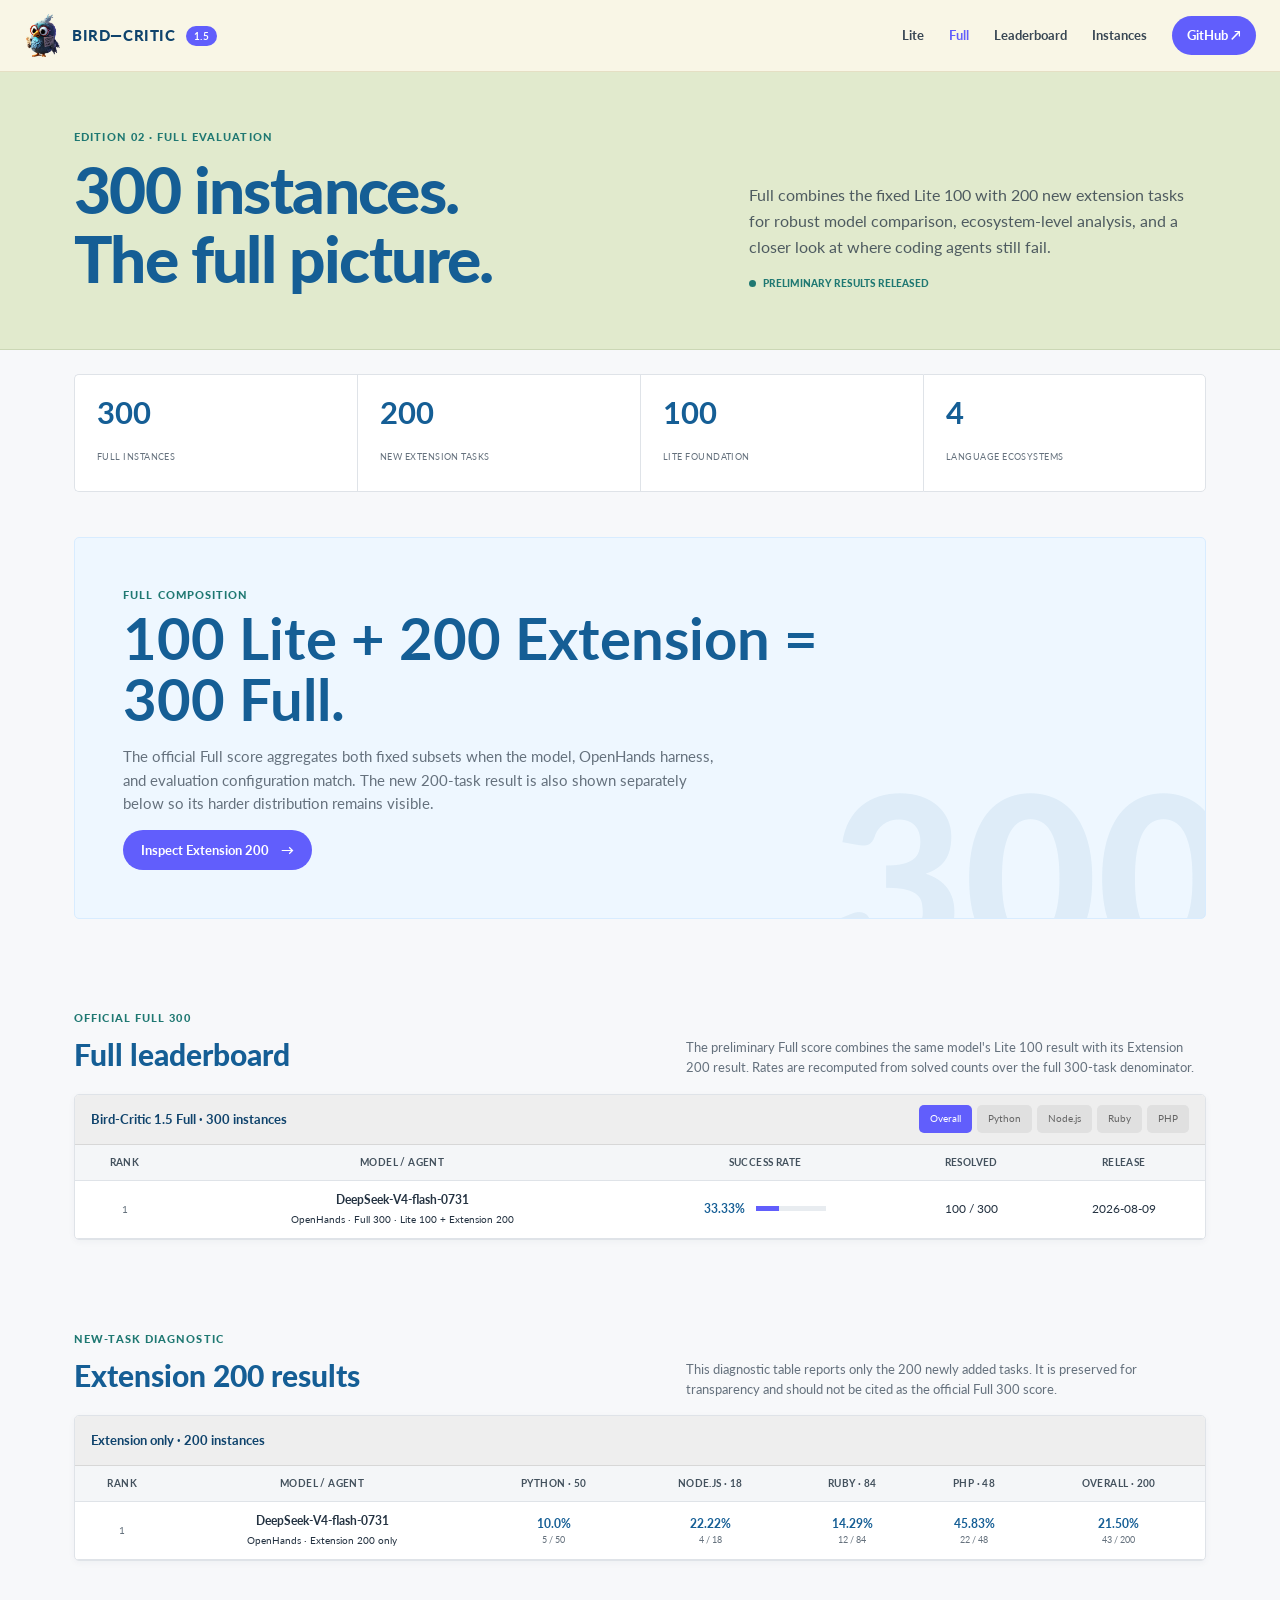
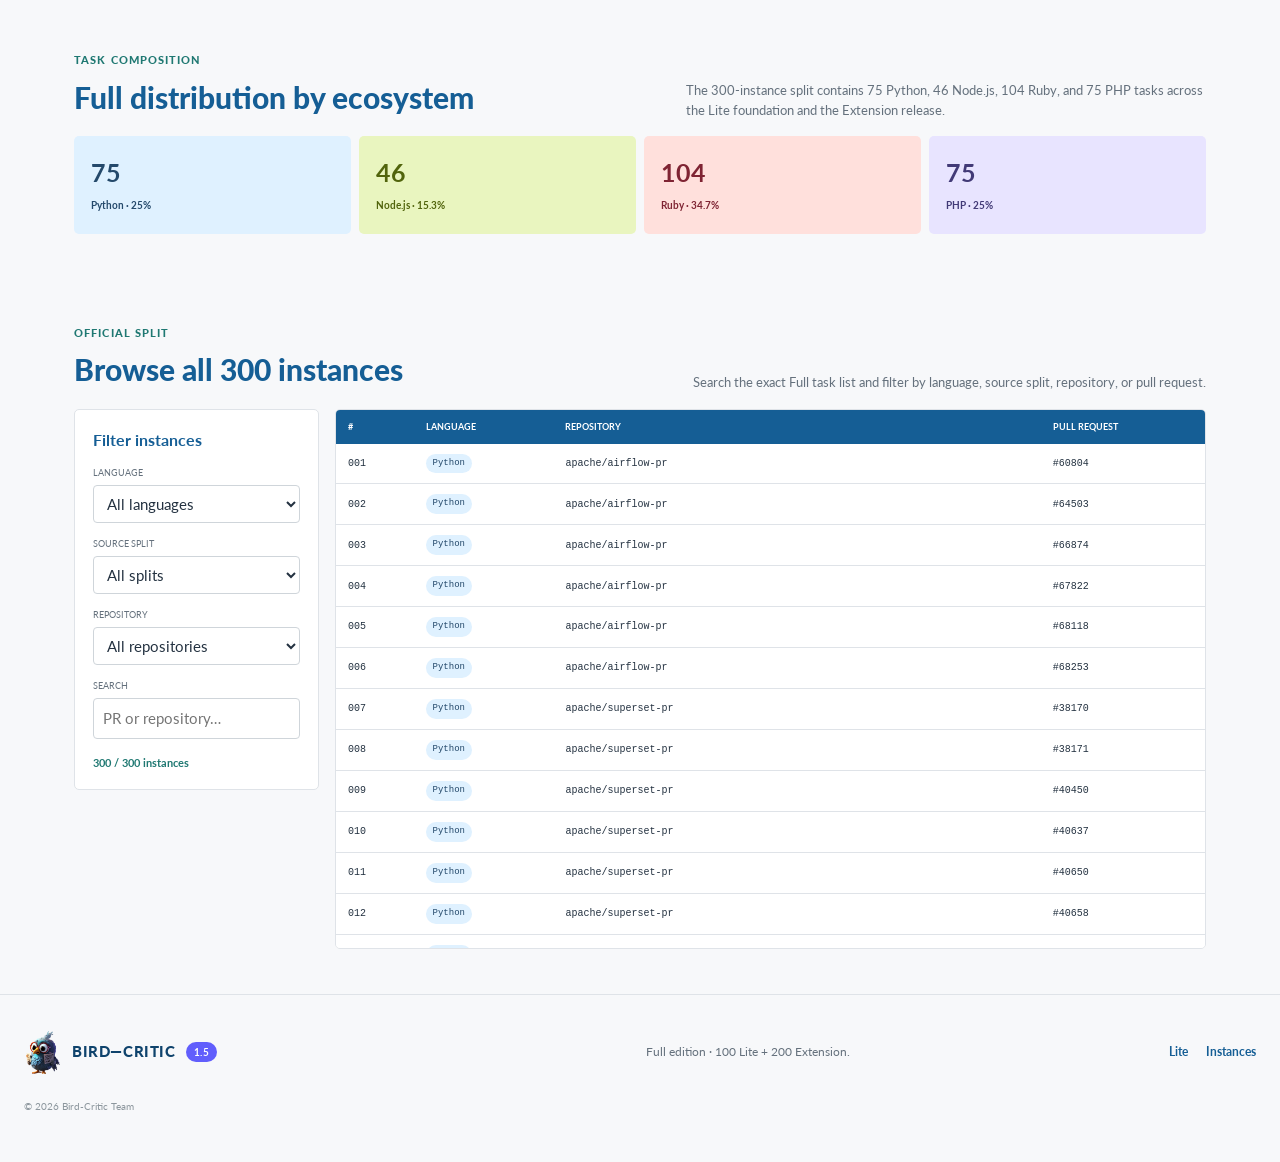
==== commit bf3160a0: "Publish preliminary Full 300 results" ====
--- a/full/index.html
+++ b/full/index.html
@@ -3,7 +3,7 @@
 <head>
   <meta charset="utf-8">
   <meta name="viewport" content="width=device-width, initial-scale=1">
-  <meta name="description" content="Bird-Critic 1.5 Full — the upcoming 300-instance real-world code repair benchmark.">
+  <meta name="description" content="Bird-Critic 1.5 Full — preliminary results and all 300 real-world code repair instances.">
   <meta name="theme-color" content="#f3f1e9">
   <meta property="og:title" content="Bird-Critic 1.5 Full">
   <meta property="og:description" content="The complete 300-instance evaluation for real-world LLM code repair.">
@@ -11,10 +11,10 @@
   <meta property="og:image" content="../assets/og-family.png">
   <title>Bird-Critic 1.5 Full — 300-instance evaluation</title>
   <link rel="icon" href="../assets/favicon.png" type="image/png">
-  <link rel="stylesheet" href="../assets/styles.css">
-  <script defer src="../assets/app.js"></script>
+  <link rel="stylesheet" href="../assets/styles.css?v=20260809">
+  <script defer src="../assets/app.js?v=20260809"></script>
 </head>
-<body class="inner" data-page="full" data-depth="1" data-results="../data/full-results.json">
+<body class="inner" data-page="full" data-depth="1" data-results="../data/full-results.json" data-extension-results="../data/full-extension-results.json" data-instances="../data/full-instances.json">
   <a class="skip-link" href="#main">Skip to content</a>
   <div class="scroll-progress" aria-hidden="true"></div>
 
@@ -30,7 +30,7 @@
       <a href="../lite/">Lite</a>
       <a href="../full/" aria-current="page">Full</a>
       <a href="#leaderboard">Leaderboard</a>
-      <a href="../#tracks">Language tracks</a>
+      <a href="#instances">Instances</a>
       <a class="nav-cta" href="https://github.com/kochsnow/bird-critic-1.5-preview" target="_blank" rel="noreferrer">GitHub ↗</a>
     </nav>
   </header>
@@ -42,37 +42,37 @@
         <h1>300 instances.<br>The full picture.</h1>
       </div>
       <div class="reveal">
-        <p class="page-intro">The complete Bird-Critic 1.5 release is designed for robust model comparison, ecosystem-level analysis, and a closer look at where coding agents still fail.</p>
-        <span class="page-status soon">Release in preparation</span>
+        <p class="page-intro">Full combines the fixed Lite 100 with 200 new extension tasks for robust model comparison, ecosystem-level analysis, and a closer look at where coding agents still fail.</p>
+        <span class="page-status">Preliminary results released</span>
       </div>
     </section>
     <hr class="page-rule">
 
     <section class="metric-grid reveal" aria-label="Full benchmark metrics">
-      <div class="metric"><strong>300</strong><span>Full instances</span></div>
+      <div class="metric"><strong data-task-count>300</strong><span>Full instances</span></div>
+      <div class="metric"><strong>200</strong><span>New extension tasks</span></div>
+      <div class="metric"><strong>100</strong><span>Lite foundation</span></div>
       <div class="metric"><strong>4</strong><span>Language ecosystems</span></div>
-      <div class="metric"><strong>1.5</strong><span>Benchmark generation</span></div>
-      <div class="metric"><strong>0/1</strong><span>Executable reward</span></div>
     </section>
 
     <section class="coming-panel">
       <div class="coming-panel-inner reveal">
-        <span class="kicker kicker-light">Full release</span>
-        <h2>A deeper evaluation is approaching.</h2>
-        <p>The Full edition will publish 300 instances, official model results, complete task composition, and language-level breakdowns on this page. Its stable URL is already in place for future citations and announcements.</p>
-        <a class="button button-primary" href="../lite/">View Lite results <span>→</span></a>
+        <span class="kicker kicker-light">Full composition</span>
+        <h2>100 Lite + 200 Extension = 300 Full.</h2>
+        <p>The official Full score aggregates both fixed subsets when the model, OpenHands harness, and evaluation configuration match. The new 200-task result is also shown separately below so its harder distribution remains visible.</p>
+        <a class="button button-primary" href="#extension-results">Inspect Extension 200 <span>→</span></a>
         <span class="coming-number" aria-hidden="true">300</span>
       </div>
     </section>
 
     <section class="results-section" id="leaderboard">
       <div class="results-head reveal">
-        <div><span class="kicker">Evaluation results</span><h2>Full leaderboard</h2></div>
-        <p>This table is wired for publication. Add the official entries to <code>data/full-results.json</code> when the 300-instance evaluation is complete.</p>
+        <div><span class="kicker">Official Full 300</span><h2>Full leaderboard</h2></div>
+        <p>The preliminary Full score combines the same model's Lite 100 result with its Extension 200 result. Rates are recomputed from solved counts over the full 300-task denominator.</p>
       </div>
       <div class="leaderboard-shell reveal">
         <div class="leaderboard-toolbar">
-          <span>Bird-Critic 1.5 Full · 300</span>
+          <span>Bird-Critic 1.5 Full · 300 instances</span>
           <div class="language-filters" aria-label="Leaderboard view">
             <button class="filter-button active" type="button" data-result-filter="overall">Overall</button>
             <button class="filter-button" type="button" data-result-filter="python">Python</button>
@@ -83,8 +83,72 @@
         </div>
         <table class="leaderboard">
           <thead><tr><th>Rank</th><th>Model / Agent</th><th>Success Rate</th><th>Resolved</th><th>Release</th></tr></thead>
-          <tbody id="results-body"><tr class="empty-row"><td colspan="5">Full evaluation results will be released here.</td></tr></tbody>
+          <tbody id="results-body"><tr class="empty-row"><td colspan="5">Loading Full results…</td></tr></tbody>
         </table>
+      </div>
+    </section>
+
+    <section class="results-section" id="extension-results">
+      <div class="results-head reveal">
+        <div><span class="kicker">New-task diagnostic</span><h2>Extension 200 results</h2></div>
+        <p>This diagnostic table reports only the 200 newly added tasks. It is preserved for transparency and should not be cited as the official Full 300 score.</p>
+      </div>
+      <div class="leaderboard-shell reveal">
+        <div class="leaderboard-toolbar"><span>Extension only · 200 instances</span></div>
+        <table class="leaderboard language-breakdown">
+          <thead><tr><th>Rank</th><th>Model / Agent</th><th>Python · 50</th><th>Node.js · 18</th><th>Ruby · 84</th><th>PHP · 48</th><th>Overall · 200</th></tr></thead>
+          <tbody id="extension-results-body"><tr class="empty-row"><td colspan="7">Loading Extension results…</td></tr></tbody>
+        </table>
+      </div>
+    </section>
+
+    <section class="results-section">
+      <div class="results-head reveal">
+        <div><span class="kicker">Task composition</span><h2>Full distribution by ecosystem</h2></div>
+        <p>The 300-instance split contains 75 Python, 46 Node.js, 104 Ruby, and 75 PHP tasks across the Lite foundation and the Extension release.</p>
+      </div>
+      <div class="split-chart reveal" aria-label="Full instance distribution by language">
+        <div class="split-segment split-python"><strong>75</strong><span>Python · 25%</span></div>
+        <div class="split-segment split-node"><strong>46</strong><span>Node.js · 15.3%</span></div>
+        <div class="split-segment split-ruby"><strong>104</strong><span>Ruby · 34.7%</span></div>
+        <div class="split-segment split-php"><strong>75</strong><span>PHP · 25%</span></div>
+      </div>
+    </section>
+
+    <section class="results-section" id="instances">
+      <div class="results-head reveal">
+        <div><span class="kicker">Official split</span><h2>Browse all 300 instances</h2></div>
+        <p>Search the exact Full task list and filter by language, source split, repository, or pull request.</p>
+      </div>
+      <div class="instance-layout">
+        <aside class="instance-sidebar reveal">
+          <h3>Filter instances</h3>
+          <label for="language-filter">Language</label>
+          <select id="language-filter">
+            <option value="">All languages</option>
+            <option value="Python">Python</option>
+            <option value="Node.js">Node.js</option>
+            <option value="Ruby">Ruby</option>
+            <option value="PHP">PHP</option>
+          </select>
+          <label for="split-filter">Source split</label>
+          <select id="split-filter">
+            <option value="">All splits</option>
+            <option value="Lite 100">Lite 100</option>
+            <option value="Extension 200">Extension 200</option>
+          </select>
+          <label for="repo-filter">Repository</label>
+          <select id="repo-filter"><option value="">All repositories</option></select>
+          <label for="instance-search">Search</label>
+          <input id="instance-search" type="search" placeholder="PR or repository…" autocomplete="off">
+          <div class="instance-count" id="instance-count">Loading instances…</div>
+        </aside>
+        <div class="instance-table-wrap reveal">
+          <table class="instance-table">
+            <thead><tr><th>#</th><th>Language</th><th>Repository</th><th>Pull request</th></tr></thead>
+            <tbody id="instance-body"><tr class="empty-row"><td colspan="4">Loading…</td></tr></tbody>
+          </table>
+        </div>
       </div>
     </section>
   </main>
@@ -94,8 +158,8 @@
       <span class="brand-mark" aria-hidden="true"><span></span><span></span></span>
       <span>BIRD—CRITIC</span><b>1.5</b>
     </a>
-    <p>Full edition · 300 repair instances.</p>
-    <div><a href="../lite/">Lite</a><a href="../#tracks">Language tracks</a></div>
+    <p>Full edition · 100 Lite + 200 Extension.</p>
+    <div><a href="../lite/">Lite</a><a href="#instances">Instances</a></div>
     <small>© <span data-year></span> Bird-Critic Team</small>
   </footer>
 </body>
--- a/assets/styles.css
+++ b/assets/styles.css
@@ -394,6 +394,7 @@
 .language-pill.node-js { color: #51640c; background: #e9f5bf; }
 .language-pill.ruby { color: #7f2433; background: #ffe0dc; }
 .language-pill.php { color: #423a77; background: #e8e4ff; }
+.language-pill.dataset { color: var(--bird-blue); background: var(--bird-green); white-space: nowrap; }
 
 .quickstart { padding: 24px; color: #dceaf3; background: #243e55; border-radius: 5px; }
 .quickstart pre { margin: 0; overflow-x: auto; font-size: 11px; line-height: 1.75; }
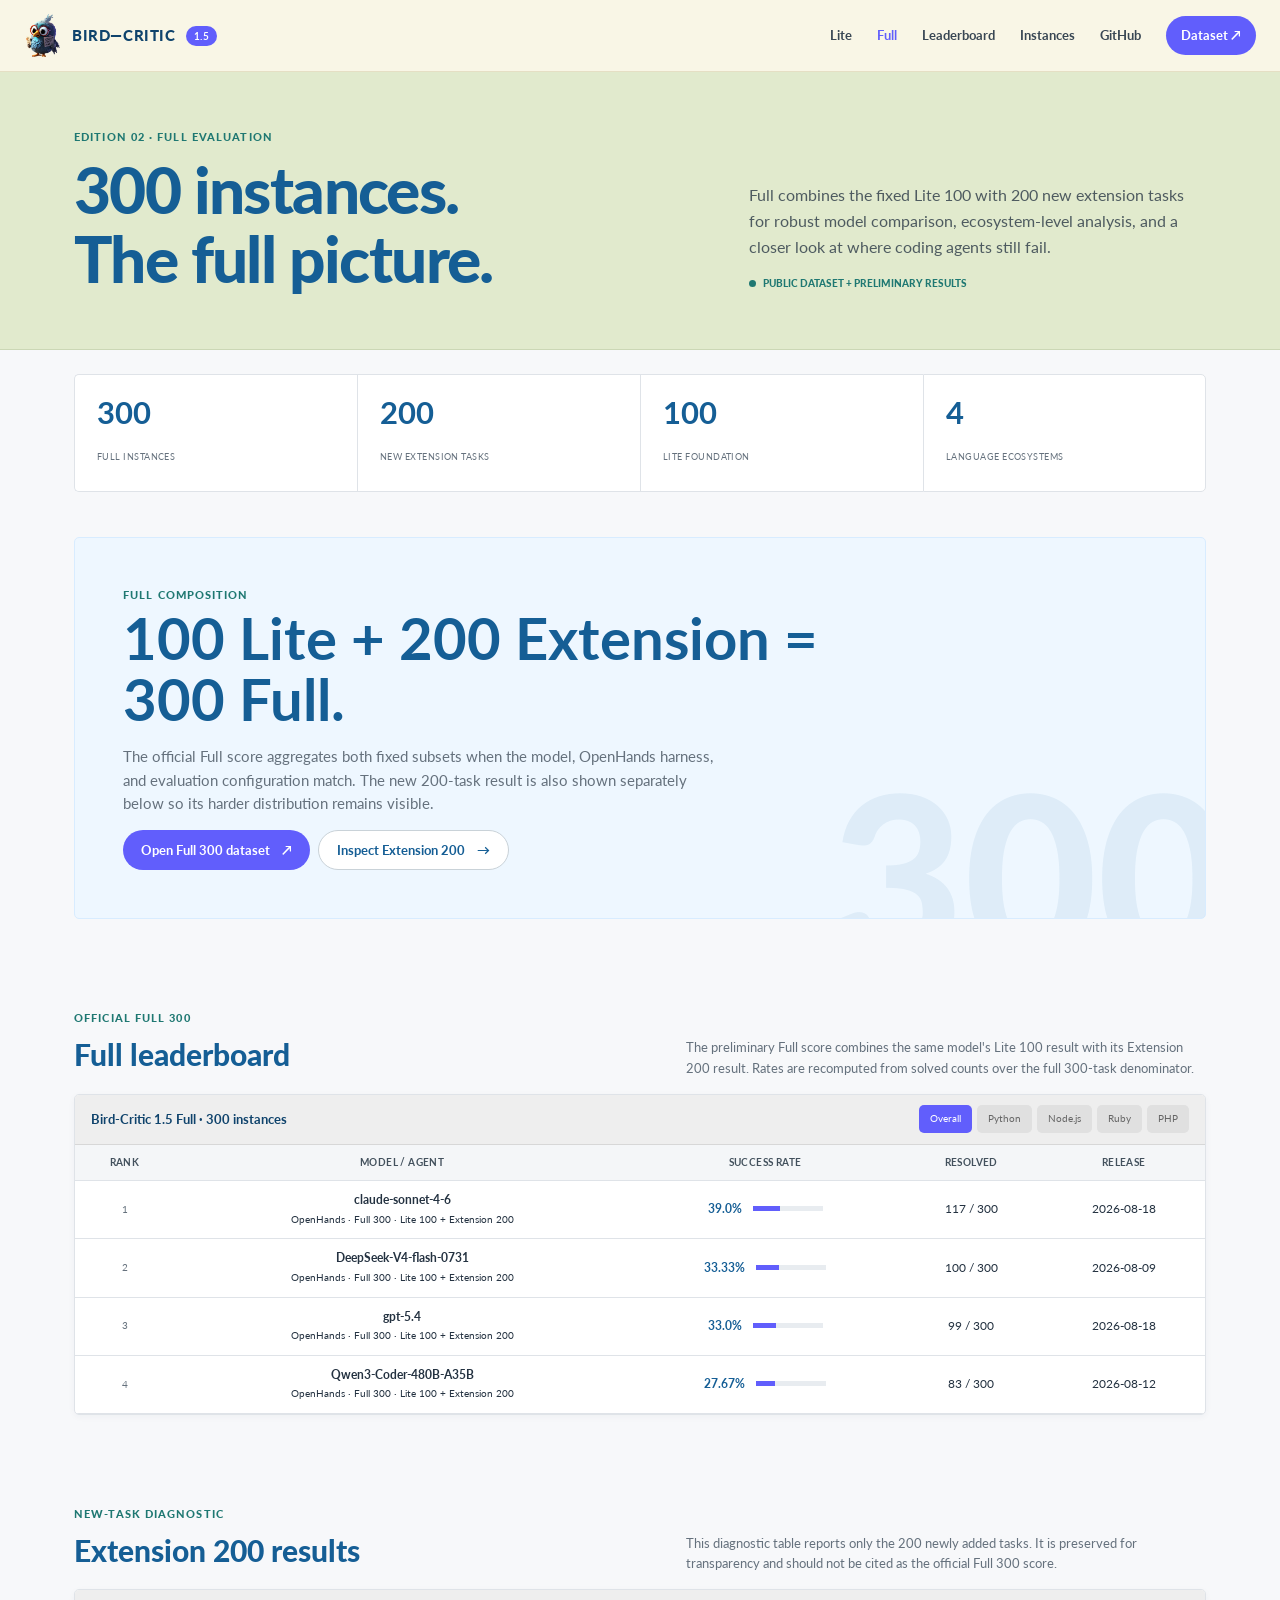
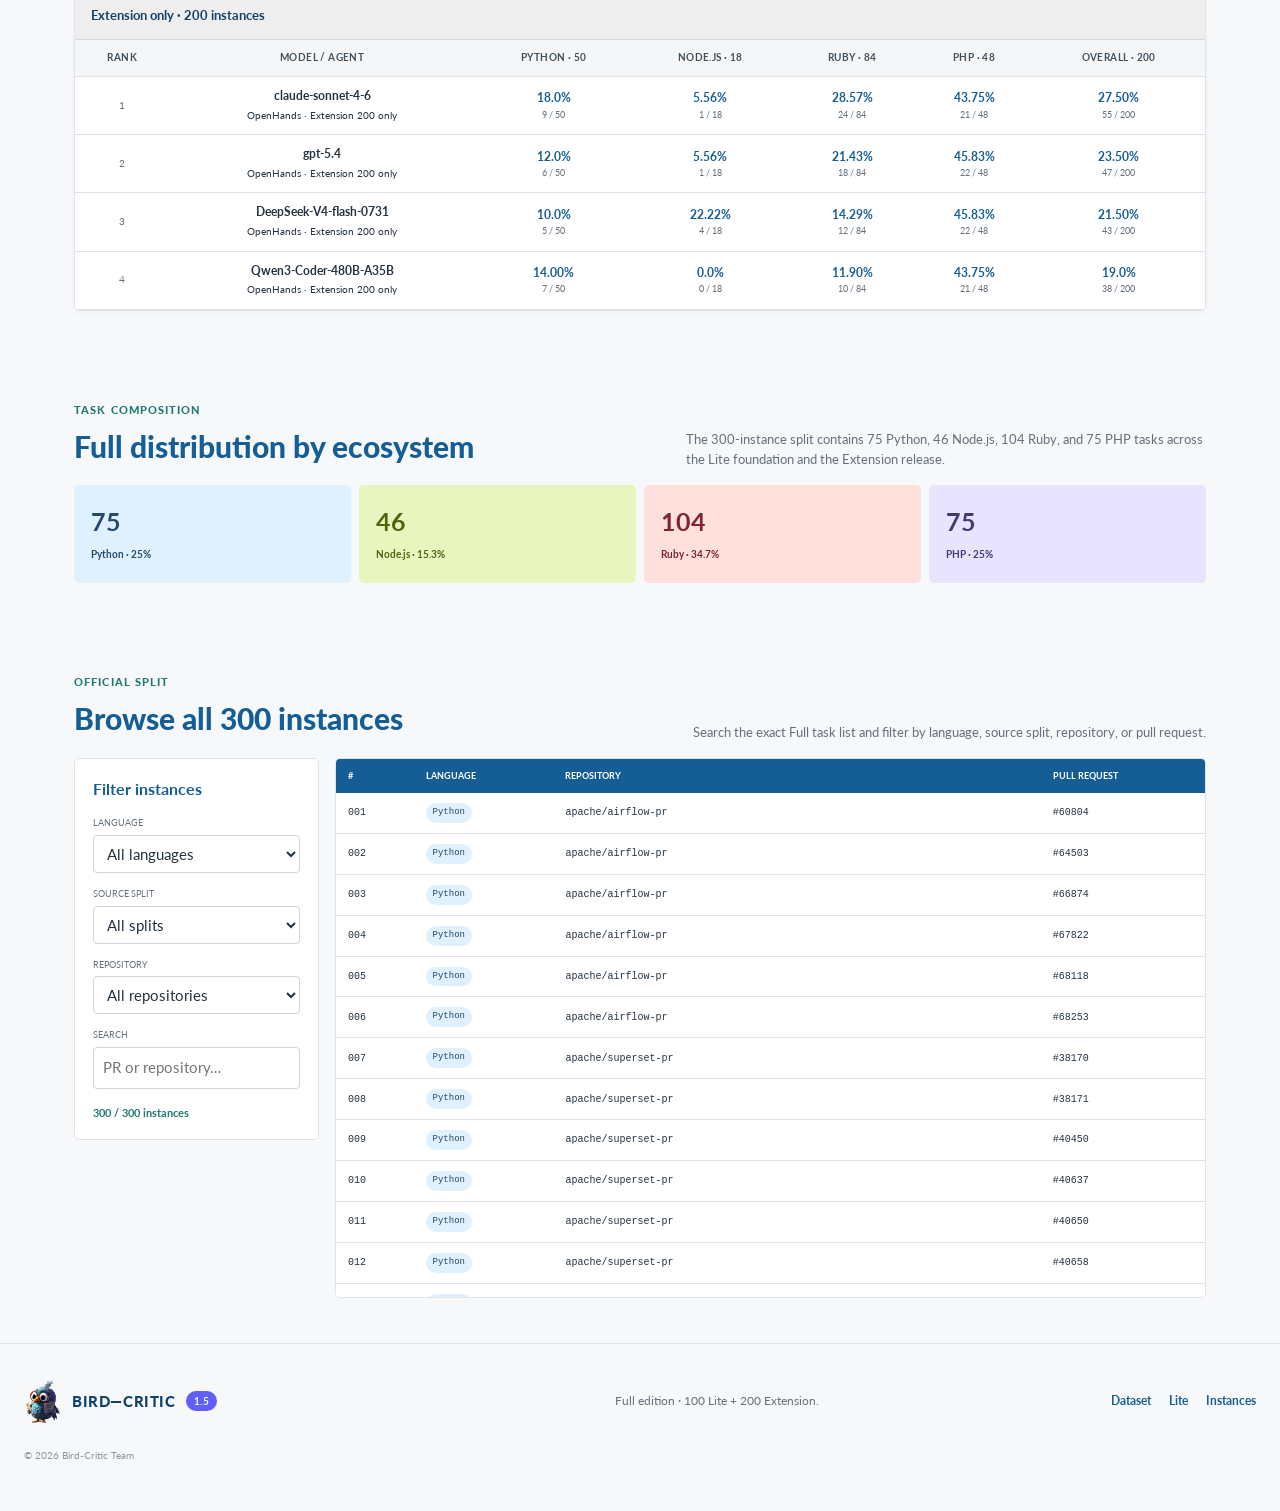
==== commit 3aa9b054: "Publish Hugging Face dataset links" ====
--- a/full/index.html
+++ b/full/index.html
@@ -11,7 +11,7 @@
   <meta property="og:image" content="../assets/og-family.png">
   <title>Bird-Critic 1.5 Full — 300-instance evaluation</title>
   <link rel="icon" href="../assets/favicon.png" type="image/png">
-  <link rel="stylesheet" href="../assets/styles.css?v=20260809">
+  <link rel="stylesheet" href="../assets/styles.css?v=20260820">
   <script defer src="../assets/app.js?v=20260809"></script>
 </head>
 <body class="inner" data-page="full" data-depth="1" data-results="../data/full-results.json" data-extension-results="../data/full-extension-results.json" data-instances="../data/full-instances.json">
@@ -31,7 +31,8 @@
       <a href="../full/" aria-current="page">Full</a>
       <a href="#leaderboard">Leaderboard</a>
       <a href="#instances">Instances</a>
-      <a class="nav-cta" href="https://github.com/kochsnow/bird-critic-1.5-preview" target="_blank" rel="noreferrer">GitHub ↗</a>
+      <a href="https://github.com/kochsnow/bird-critic-1.5-preview" target="_blank" rel="noreferrer">GitHub</a>
+      <a class="nav-cta" href="https://huggingface.co/datasets/kochsnow/bird-critic-1.5-full-300" target="_blank" rel="noreferrer">Dataset ↗</a>
     </nav>
   </header>
 
@@ -43,7 +44,7 @@
       </div>
       <div class="reveal">
         <p class="page-intro">Full combines the fixed Lite 100 with 200 new extension tasks for robust model comparison, ecosystem-level analysis, and a closer look at where coding agents still fail.</p>
-        <span class="page-status">Preliminary results released</span>
+        <span class="page-status">Public dataset + preliminary results</span>
       </div>
     </section>
     <hr class="page-rule">
@@ -60,7 +61,10 @@
         <span class="kicker kicker-light">Full composition</span>
         <h2>100 Lite + 200 Extension = 300 Full.</h2>
         <p>The official Full score aggregates both fixed subsets when the model, OpenHands harness, and evaluation configuration match. The new 200-task result is also shown separately below so its harder distribution remains visible.</p>
-        <a class="button button-primary" href="#extension-results">Inspect Extension 200 <span>→</span></a>
+        <div class="resource-buttons">
+          <a class="button button-primary" href="https://huggingface.co/datasets/kochsnow/bird-critic-1.5-full-300" target="_blank" rel="noreferrer">Open Full 300 dataset <span>↗</span></a>
+          <a class="button button-ghost" href="#extension-results">Inspect Extension 200 <span>→</span></a>
+        </div>
         <span class="coming-number" aria-hidden="true">300</span>
       </div>
     </section>
@@ -159,7 +163,7 @@
       <span>BIRD—CRITIC</span><b>1.5</b>
     </a>
     <p>Full edition · 100 Lite + 200 Extension.</p>
-    <div><a href="../lite/">Lite</a><a href="#instances">Instances</a></div>
+    <div><a href="https://huggingface.co/datasets/kochsnow/bird-critic-1.5-full-300" target="_blank" rel="noreferrer">Dataset</a><a href="../lite/">Lite</a><a href="#instances">Instances</a></div>
     <small>© <span data-year></span> Bird-Critic Team</small>
   </footer>
 </body>
--- a/assets/styles.css
+++ b/assets/styles.css
@@ -221,6 +221,8 @@
   border-top: 1px solid var(--line); color: var(--bird-blue); font-size: 13px; font-weight: 700;
 }
 .text-link:hover { color: var(--bird-coral); }
+.edition-links { margin-top: auto; }
+.edition-links .text-link { margin-top: 0; }
 
 .tracks { padding-top: 30px; }
 .track-grid { display: grid; grid-template-columns: repeat(2, 1fr); gap: 12px; }
@@ -273,6 +275,16 @@
 .ring-one { width: 370px; height: 370px; right: -90px; bottom: -190px; }
 .ring-two { width: 220px; height: 220px; right: -15px; bottom: -105px; }
 .citation-section { padding-top: 0; }
+.citation-content { padding: 24px; }
+.citation-intro { display: flex; align-items: end; justify-content: space-between; gap: 20px; margin-bottom: 14px; }
+.citation-intro p { margin: 0; color: var(--muted); }
+.citation-intro .copy-button { float: none; flex: 0 0 auto; padding: 8px 14px; font-size: 10px; }
+.citation-code {
+  margin: 0; padding: 22px; overflow-x: auto; color: #e7f0f5; background: #18364d;
+  border: 1px solid #264a64; border-radius: 5px; font: 11px/1.7 var(--mono); white-space: pre;
+}
+.citation-code code { font: inherit; }
+.citation-links { display: flex; flex-wrap: wrap; gap: 18px; margin-top: 13px; font-size: 11px; font-weight: 700; }
 
 .site-footer {
   max-width: var(--max); margin: auto; padding: 36px 24px 48px;
@@ -412,6 +424,65 @@
 .coming-panel h2 { max-width: 740px; margin: 0 0 16px; color: var(--bird-blue); font-size: clamp(35px, 4.5vw, 58px); line-height: 1.05; }
 .coming-panel p { max-width: 590px; color: var(--muted); }
 .coming-number { position: absolute; right: -25px; bottom: -70px; color: rgba(21,94,149,.07); font-size: 230px; line-height: 1; font-weight: 900; }
+
+/* Technical report */
+.report-page { background: var(--canvas); }
+.report-masthead {
+  padding: 58px max(24px, calc((100vw - 1180px) / 2 + 24px));
+  display: grid; grid-template-columns: minmax(0, 1.2fr) minmax(300px, .8fr); gap: 56px; align-items: end;
+  background: var(--bird-green); border-bottom: 1px solid #cbd7b5;
+}
+.report-masthead h1 {
+  max-width: 780px; margin: 10px 0 0; color: var(--bird-blue);
+  font-size: clamp(42px, 5.5vw, 70px); line-height: 1.02; letter-spacing: -.035em;
+}
+.report-masthead-copy > p { margin: 0; color: #4d5c63; font-size: 17px; line-height: 1.65; }
+.report-actions { display: flex; flex-wrap: wrap; gap: 9px; margin-top: 24px; }
+.report-shell {
+  max-width: 1180px; margin: 0 auto; padding: 44px 24px 70px;
+  display: grid; grid-template-columns: 220px minmax(0, 1fr); gap: 30px; align-items: start;
+}
+.report-sidebar { position: sticky; top: 94px; display: grid; gap: 14px; }
+.report-meta-card, .report-toc {
+  padding: 18px; background: white; border: 1px solid var(--line); border-radius: 5px;
+}
+.report-meta-card strong { display: block; margin: 7px 0 5px; color: var(--bird-blue); font-size: 20px; }
+.report-meta-card p { margin: 0; color: var(--muted); font-size: 11px; }
+.report-toc > strong { display: block; margin-bottom: 9px; color: var(--bird-blue-dark); font-size: 11px; text-transform: uppercase; letter-spacing: .06em; }
+.report-toc div { display: grid; gap: 2px; max-height: calc(100vh - 345px); overflow-y: auto; }
+.report-toc a, .report-toc span { padding: 5px 0; color: var(--muted); font-size: 11px; line-height: 1.35; }
+.report-toc a:hover { color: var(--bird-purple); }
+.report-toc .toc-level-3 { padding-left: 12px; font-size: 10px; }
+.report-document {
+  min-width: 0; padding: clamp(28px, 5vw, 62px); background: white;
+  border: 1px solid var(--line); border-radius: 5px; box-shadow: 0 3px 12px rgba(31,51,69,.05);
+}
+.report-document > h1 { margin: 0 0 8px; color: var(--bird-blue-dark); font-size: clamp(31px, 4vw, 46px); line-height: 1.12; }
+.report-document > h2:first-of-type { margin-top: 8px; padding: 0; border: 0; color: var(--muted); font-size: 20px; font-weight: 400; }
+.report-document h2 { margin: 48px 0 16px; padding-top: 25px; color: var(--bird-blue); border-top: 1px solid var(--soft-line); font-size: 28px; line-height: 1.2; }
+.report-document h3 { margin: 32px 0 12px; color: var(--bird-blue-dark); font-size: 20px; }
+.report-document p, .report-document li { color: #3f4c58; line-height: 1.75; }
+.report-document p { margin: 0 0 16px; }
+.report-document ul, .report-document ol { margin: 0 0 20px; padding-left: 25px; }
+.report-document li { margin: 5px 0; }
+.report-document blockquote {
+  margin: 22px 0; padding: 16px 20px; color: var(--bird-blue-dark); background: var(--bird-sky);
+  border-left: 4px solid var(--bird-purple); font-size: 16px; font-weight: 700;
+}
+.report-document code { padding: 2px 5px; background: #f1f3f5; border-radius: 3px; font-size: .88em; }
+.report-document pre { margin: 20px 0; padding: 20px; overflow-x: auto; color: #dceaf3; background: #243e55; border-radius: 5px; line-height: 1.65; }
+.report-document pre code { padding: 0; color: inherit; background: none; }
+.report-table-wrap { margin: 20px 0 25px; overflow-x: auto; border: 1px solid var(--line); border-radius: 5px; }
+.report-document table { width: 100%; min-width: 560px; border-collapse: collapse; }
+.report-document th, .report-document td { padding: 11px 13px; border-bottom: 1px solid var(--line); text-align: left; font-size: 12px; }
+.report-document th { color: white; background: var(--bird-blue); }
+.report-document tbody tr:nth-child(even) { background: #f7f9fb; }
+.report-document hr { margin: 35px 0; border: 0; border-top: 1px solid var(--line); }
+.report-document sup { font-size: .7em; }
+.heading-anchor { opacity: 0; color: var(--bird-purple); font-size: .7em; }
+.report-document h2:hover .heading-anchor, .report-document h3:hover .heading-anchor, .heading-anchor:focus { opacity: 1; }
+.report-equation { margin: 22px 0; padding: 16px; overflow-x: auto; color: var(--bird-blue-dark); background: var(--bird-cream); text-align: center; font-family: var(--mono); }
+.report-loading, .report-error { padding: 50px 20px; color: var(--muted); text-align: center; }
 
 .reveal { opacity: 0; transform: translateY(12px); transition: opacity .55s ease, transform .55s ease; }
 .reveal.visible { opacity: 1; transform: none; }
@@ -427,6 +498,9 @@
   .method-intro { max-width: 660px; }
   .site-footer { grid-template-columns: 1fr 1fr; }
   .site-footer > div { justify-self: end; }
+  .report-shell { grid-template-columns: 1fr; }
+  .report-sidebar { position: static; grid-template-columns: 1fr 1fr; }
+  .report-toc div { max-height: none; }
 }
 
 @media (max-width: 720px) {
@@ -465,6 +539,15 @@
   .instance-layout { grid-template-columns: 1fr; }
   .coming-panel-inner { padding: 32px 22px; }
   .coming-number { font-size: 150px; }
+  .report-masthead { padding: 38px 20px; grid-template-columns: 1fr; gap: 24px; }
+  .report-masthead h1 { font-size: 40px; }
+  .report-shell { padding: 28px 20px 48px; }
+  .report-sidebar { grid-template-columns: 1fr; }
+  .report-toc { display: none; }
+  .report-document { padding: 26px 20px; }
+  .report-document h2 { font-size: 24px; }
+  .citation-intro { align-items: start; flex-direction: column; }
+  .citation-code { padding: 17px; font-size: 10px; }
 }
 
 @media (prefers-reduced-motion: reduce) {
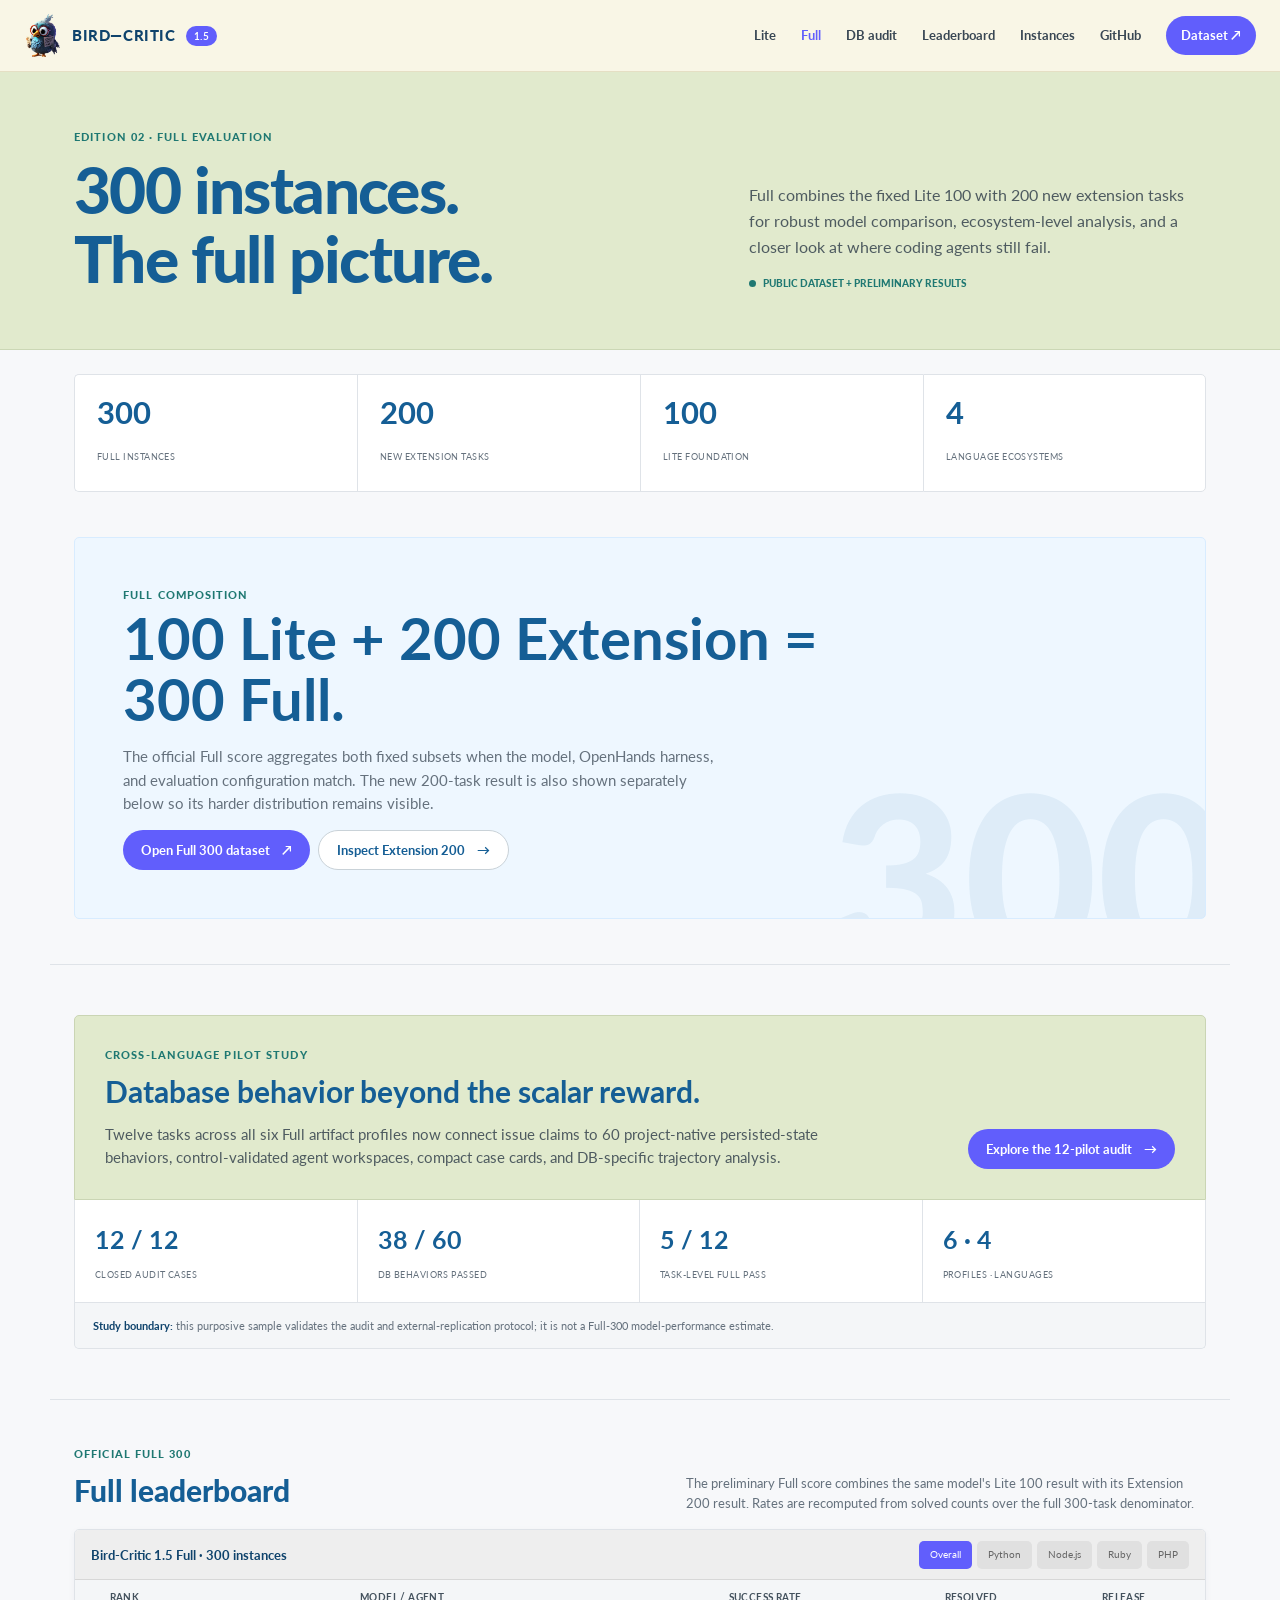
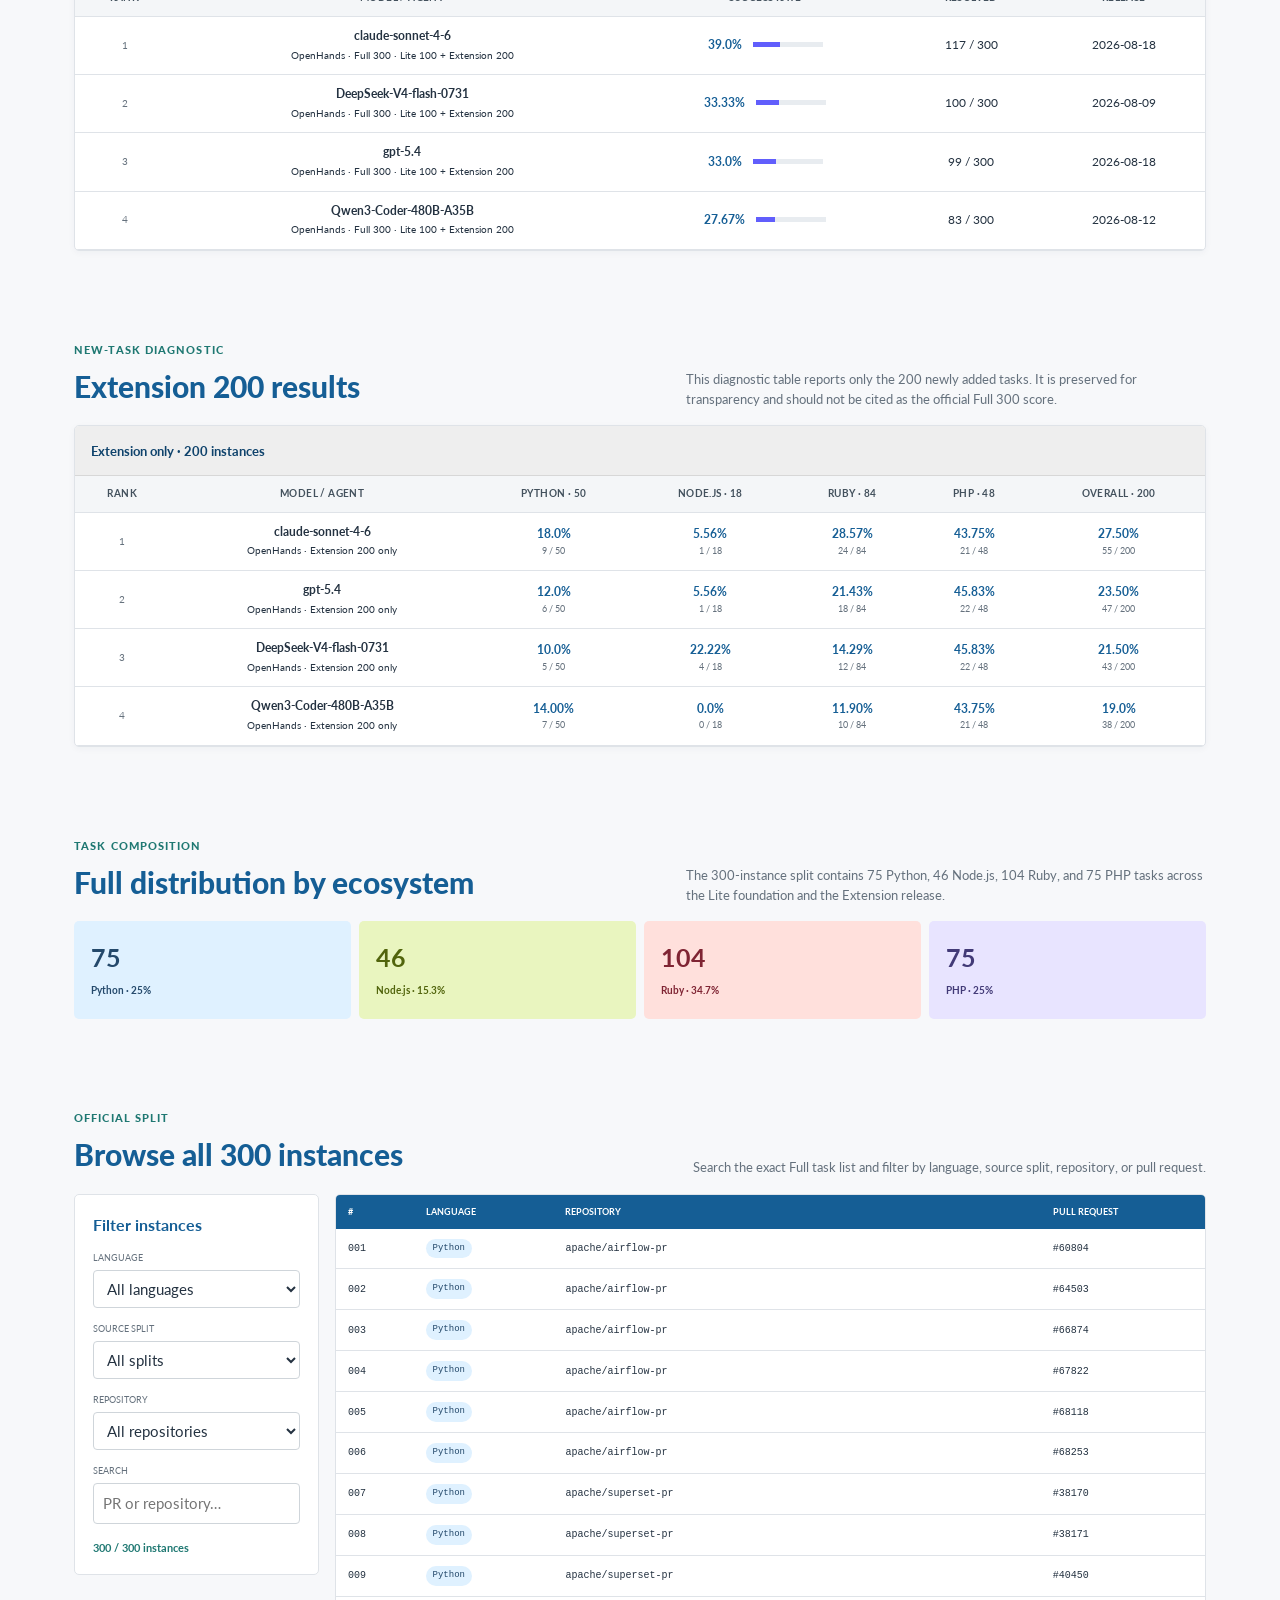
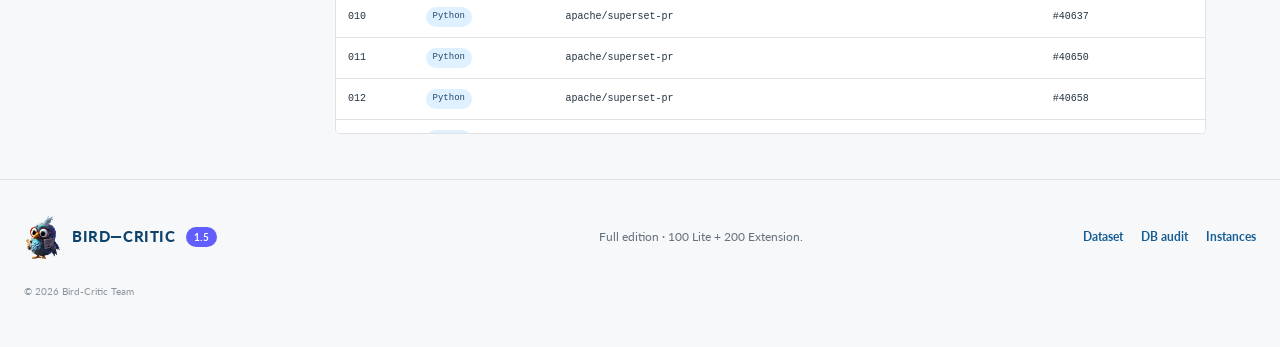
==== commit 6aac163c: "Publish Full-300 DB-behavior 12-pilot audit" ====
--- a/full/index.html
+++ b/full/index.html
@@ -11,7 +11,7 @@
   <meta property="og:image" content="../assets/og-family.png">
   <title>Bird-Critic 1.5 Full — 300-instance evaluation</title>
   <link rel="icon" href="../assets/favicon.png" type="image/png">
-  <link rel="stylesheet" href="../assets/styles.css?v=20260820">
+  <link rel="stylesheet" href="../assets/styles.css?v=20260909a">
   <script defer src="../assets/app.js?v=20260809"></script>
 </head>
 <body class="inner" data-page="full" data-depth="1" data-results="../data/full-results.json" data-extension-results="../data/full-extension-results.json" data-instances="../data/full-instances.json">
@@ -29,6 +29,7 @@
     <nav class="site-nav" id="site-nav" aria-label="Primary navigation">
       <a href="../lite/">Lite</a>
       <a href="../full/" aria-current="page">Full</a>
+      <a href="db-behavior-audit/">DB audit</a>
       <a href="#leaderboard">Leaderboard</a>
       <a href="#instances">Instances</a>
       <a href="https://github.com/kochsnow/bird-critic-1.5-preview" target="_blank" rel="noreferrer">GitHub</a>
@@ -67,6 +68,24 @@
         </div>
         <span class="coming-number" aria-hidden="true">300</span>
       </div>
+    </section>
+
+    <section class="results-section audit-teaser" id="db-behavior-audit">
+      <div class="audit-teaser-main reveal">
+        <div>
+          <span class="kicker">Cross-language pilot study</span>
+          <h2>Database behavior beyond the scalar reward.</h2>
+          <p>Twelve tasks across all six Full artifact profiles now connect issue claims to 60 project-native persisted-state behaviors, control-validated agent workspaces, compact case cards, and DB-specific trajectory analysis.</p>
+        </div>
+        <a class="button button-primary" href="db-behavior-audit/">Explore the 12-pilot audit <span>→</span></a>
+      </div>
+      <div class="audit-teaser-stats reveal">
+        <div><strong>12 / 12</strong><span>Closed audit cases</span></div>
+        <div><strong>38 / 60</strong><span>DB behaviors passed</span></div>
+        <div><strong>5 / 12</strong><span>Task-level full pass</span></div>
+        <div><strong>6 · 4</strong><span>Profiles · languages</span></div>
+      </div>
+      <p class="audit-teaser-note reveal"><strong>Study boundary:</strong> this purposive sample validates the audit and external-replication protocol; it is not a Full-300 model-performance estimate.</p>
     </section>
 
     <section class="results-section" id="leaderboard">
@@ -163,7 +182,7 @@
       <span>BIRD—CRITIC</span><b>1.5</b>
     </a>
     <p>Full edition · 100 Lite + 200 Extension.</p>
-    <div><a href="https://huggingface.co/datasets/kochsnow/bird-critic-1.5-full-300" target="_blank" rel="noreferrer">Dataset</a><a href="../lite/">Lite</a><a href="#instances">Instances</a></div>
+    <div><a href="https://huggingface.co/datasets/kochsnow/bird-critic-1.5-full-300" target="_blank" rel="noreferrer">Dataset</a><a href="db-behavior-audit/">DB audit</a><a href="#instances">Instances</a></div>
     <small>© <span data-year></span> Bird-Critic Team</small>
   </footer>
 </body>
--- a/assets/styles.css
+++ b/assets/styles.css
@@ -176,6 +176,9 @@
 .resource-buttons { display: flex; flex-wrap: wrap; gap: 8px; }
 .news-list p { padding: 11px 0; border-bottom: 1px solid var(--soft-line); line-height: 1.55; }
 .news-list p:last-child { border-bottom: 0; }
+.news-link { color: inherit; }
+.news-link strong { color: var(--bird-blue); }
+.news-link:hover, .news-link:hover strong { color: var(--bird-coral); }
 .news-date {
   display: inline-block; margin-right: 6px; padding: 2px 7px;
   color: #ffe7ce; background: #b03052; border-radius: 5px; font-size: 11px; font-weight: 700;
@@ -337,6 +340,254 @@
 .results-head h2 { margin: 0; color: var(--bird-blue); font-size: 30px; font-weight: 900; }
 .results-head p { max-width: 520px; margin: 0; color: var(--muted); font-size: 13px; }
 .results-head code { padding: 2px 5px; background: #eee; }
+.audit-teaser {
+  position: relative; padding-top: 50px; padding-bottom: 50px;
+  border-top: 1px solid var(--line); border-bottom: 1px solid var(--line);
+  scroll-margin-top: 72px;
+}
+.audit-teaser-main {
+  padding: 30px; display: flex; align-items: end; justify-content: space-between; gap: 36px;
+  background: var(--bird-green); border: 1px solid #cad5b4; border-radius: 5px 5px 0 0;
+}
+.audit-teaser-main > div { max-width: 760px; }
+.audit-teaser-main h2 { margin: 2px 0 8px; color: var(--bird-blue); font-size: 30px; }
+.audit-teaser-main p { margin: 0; color: #4e5b60; }
+.audit-teaser-main .button { flex: 0 0 auto; }
+.audit-teaser-stats { display: grid; grid-template-columns: repeat(4, 1fr); background: white; border: 1px solid var(--line); border-top: 0; }
+.audit-teaser-stats div { min-height: 100px; padding: 20px; border-right: 1px solid var(--line); }
+.audit-teaser-stats div:last-child { border-right: 0; }
+.audit-teaser-stats strong { display: block; color: var(--bird-blue); font-size: 25px; }
+.audit-teaser-stats span { display: block; margin-top: 9px; color: var(--muted); font-size: 9px; letter-spacing: .05em; text-transform: uppercase; }
+.audit-teaser-note { margin: 0; padding: 14px 18px; color: var(--muted); background: #f4f6f8; border: 1px solid var(--line); border-top: 0; border-radius: 0 0 5px 5px; font-size: 11px; }
+.audit-teaser-note strong { color: var(--bird-blue-dark); }
+
+.audit-hero { background: linear-gradient(112deg, var(--bird-green) 0 73%, #d6e2bf 73%); }
+.audit-page main > section[id] { scroll-margin-top: 72px; }
+.audit-metrics { margin-top: 24px; }
+.pilot-cohort-grid { display: grid; grid-template-columns: .85fr 1.15fr; gap: 16px; }
+.pilot-cohort-card { min-height: 330px; padding: 28px; display: flex; flex-direction: column; border: 1px solid var(--line); border-radius: 5px; }
+.pilot-cohort-original { background: white; }
+.pilot-cohort-expanded { color: white; background: var(--bird-blue); border-color: var(--bird-blue); }
+.pilot-cohort-top { display: flex; align-items: start; justify-content: space-between; gap: 20px; }
+.pilot-cohort-top span { font-size: 9px; font-weight: 900; letter-spacing: .08em; text-transform: uppercase; }
+.pilot-cohort-original .pilot-cohort-top span { color: var(--bird-teal); }
+.pilot-cohort-expanded .pilot-cohort-top span { color: #b9e1ff; }
+.pilot-cohort-top b { color: var(--bird-purple); font-size: 42px; line-height: .85; }
+.pilot-cohort-expanded .pilot-cohort-top b { color: var(--bird-green); }
+.pilot-cohort-card h3 { margin: 30px 0 9px; color: var(--bird-blue); font-size: 25px; }
+.pilot-cohort-expanded h3 { color: white; }
+.pilot-cohort-card > p { margin: 0; color: var(--muted); font-size: 12px; }
+.pilot-cohort-expanded > p { color: #cce2f1; }
+.pilot-cohort-card dl { margin: 25px 0; display: grid; gap: 8px; }
+.pilot-cohort-card dl div { padding-top: 9px; display: grid; grid-template-columns: 90px 1fr; gap: 12px; border-top: 1px solid var(--line); }
+.pilot-cohort-expanded dl div { border-color: rgba(255,255,255,.2); }
+.pilot-cohort-card dt { color: var(--muted); font-size: 8px; font-weight: 900; letter-spacing: .06em; text-transform: uppercase; }
+.pilot-cohort-card dd { margin: 0; color: var(--bird-blue-dark); font-size: 11px; font-weight: 700; }
+.pilot-cohort-expanded dt { color: #a8c7dc; }
+.pilot-cohort-expanded dd { color: white; }
+.pilot-cohort-card > a { margin-top: auto; align-self: start; }
+.audit-program-note { margin: 12px 0 0; padding: 14px 18px; color: var(--muted); background: var(--bird-cream); border: 1px solid #e5dfc4; border-radius: 5px; font-size: 11px; }
+.audit-program-note strong { color: var(--bird-blue-dark); }
+.audit-15-hero { background: linear-gradient(112deg, var(--bird-green) 0 61%, #d6e2bf 61%); }
+.pilot-cohort-facts { margin-top: 16px; display: grid; grid-template-columns: repeat(4, 1fr); background: white; border: 1px solid var(--line); border-radius: 5px; }
+.pilot-cohort-facts div { min-height: 105px; padding: 19px; border-right: 1px solid var(--line); }
+.pilot-cohort-facts div:last-child { border-right: 0; }
+.pilot-cohort-facts strong { display: block; color: var(--bird-blue); font-size: 23px; }
+.pilot-cohort-facts span { display: block; margin-top: 8px; color: var(--muted); font-size: 8px; letter-spacing: .05em; text-transform: uppercase; }
+.audit-15-matrix { min-width: 1040px; }
+.audit-overview-grid { display: grid; grid-template-columns: 1.05fr .75fr .95fr; gap: 16px; }
+.audit-intro-card, .model-provenance, .grounding-definition { min-height: 225px; padding: 26px; border-radius: 5px; }
+.audit-intro-card { color: white; background: var(--bird-blue); }
+.model-provenance { color: white; background: var(--bird-purple); }
+.grounding-definition { background: white; border: 1px solid var(--line); }
+.audit-card-label { display: block; margin-bottom: 24px; font-size: 10px; font-weight: 900; letter-spacing: .1em; text-transform: uppercase; }
+.audit-intro-card .audit-card-label { color: #b9e1ff; }
+.audit-intro-card p { max-width: 680px; margin: 0; font-size: 16px; line-height: 1.55; }
+.model-provenance .audit-card-label { color: #d9d8ff; }
+.model-provenance h3 { margin: 0 0 12px; color: white; font-size: 23px; }
+.model-provenance p { margin: 0; color: #ecebff; font-size: 12px; line-height: 1.6; }
+.model-provenance code { padding: 2px 4px; color: white; background: rgba(0,0,0,.15); font-size: 9px; }
+.grounding-definition .audit-card-label { color: var(--bird-teal); }
+.grounding-definition h3 { margin: 0 0 10px; color: var(--bird-blue); font-size: 21px; }
+.grounding-definition p { margin: 0; color: var(--muted); }
+.grounding-definition code { padding: 2px 4px; color: var(--bird-blue-dark); background: var(--bird-cream); font-size: 11px; }
+.audit-pipeline { margin: 0; padding: 0; display: grid; grid-template-columns: repeat(8, minmax(0, 1fr)); list-style: none; border: 1px solid var(--line); border-radius: 5px; overflow: hidden; }
+.audit-pipeline li { min-height: 132px; padding: 18px 14px; position: relative; background: white; border-right: 1px solid var(--line); }
+.audit-pipeline li:last-child { border-right: 0; }
+.audit-pipeline li:not(:last-child)::after { content: "→"; position: absolute; z-index: 1; right: -9px; top: 51px; color: var(--bird-coral); background: white; font-weight: 900; }
+.audit-pipeline span { display: block; margin-bottom: 28px; color: var(--bird-purple); font: 700 10px var(--mono); }
+.audit-pipeline strong { display: block; color: var(--bird-blue-dark); font-size: 12px; line-height: 1.35; }
+.audit-pipeline small { display: block; margin-top: 7px; color: var(--muted); font-size: 8px; line-height: 1.35; }
+.audit-pipeline .pipeline-emphasis { background: var(--bird-cream); }
+.audit-pipeline .pipeline-emphasis::after { background: var(--bird-cream); }
+.audit-pipeline .pipeline-agent { background: #efeeff; }
+.audit-pipeline .pipeline-agent::after { background: #efeeff; }
+.audit-pipeline .pipeline-agent strong { color: #4942b5; }
+.cross-failure-analysis { padding-top: 58px; padding-bottom: 58px; }
+.failure-analysis-summary { display: grid; grid-template-columns: .72fr 1.28fr; background: white; border: 1px solid var(--line); border-radius: 5px; overflow: hidden; }
+.failure-analysis-lead { padding: 28px; color: white; background: var(--bird-blue-dark); }
+.failure-analysis-lead .audit-card-label { margin-bottom: 18px; color: #aac9dd; }
+.failure-analysis-lead > strong { display: block; color: var(--bird-green); font-size: 50px; line-height: 1; }
+.failure-analysis-lead h3 { margin: 7px 0 22px; color: white; font-size: 18px; }
+.failure-analysis-lead p { margin: 0; color: #c7dbe7; font-size: 11px; line-height: 1.65; }
+.failure-analysis-metrics { display: grid; grid-template-columns: repeat(2, 1fr); }
+.failure-analysis-metrics div { min-height: 132px; padding: 22px; border-right: 1px solid var(--line); border-bottom: 1px solid var(--line); }
+.failure-analysis-metrics div:nth-child(2n) { border-right: 0; }
+.failure-analysis-metrics div:nth-last-child(-n+2) { border-bottom: 0; }
+.failure-analysis-metrics strong { display: block; color: var(--bird-blue); font-size: 29px; }
+.failure-analysis-metrics span { display: block; margin-top: 10px; color: var(--muted); font-size: 8px; font-weight: 700; letter-spacing: .05em; text-transform: uppercase; }
+.failure-metric-note { margin: 0; padding: 13px 17px; color: var(--muted); background: var(--bird-cream); border: 1px solid #e5dfc4; border-top: 0; border-radius: 0 0 5px 5px; font-size: 10px; }
+.failure-metric-note strong { color: var(--bird-blue-dark); }
+.failure-taxonomy { margin-top: 20px; display: grid; grid-template-columns: repeat(6, 1fr); gap: 10px; }
+.failure-mode { min-height: 250px; padding: 21px; display: flex; flex-direction: column; background: white; border: 1px solid var(--line); border-top: 4px solid var(--bird-coral); border-radius: 5px; }
+.failure-mode:nth-child(-n+3) { grid-column: span 2; }
+.failure-mode:nth-child(n+4) { grid-column: span 3; }
+.failure-mode-lifecycle { border-top-color: #e2aa47; }
+.failure-mode-paths { border-top-color: var(--bird-purple); }
+.failure-mode-contract { border-top-color: var(--bird-blue); }
+.failure-mode-scope { border-top-color: var(--bird-teal); }
+.failure-mode-head { display: grid; grid-template-columns: 30px 1fr; gap: 10px; align-items: start; }
+.failure-mode-head span { color: var(--bird-purple); font: 700 10px var(--mono); }
+.failure-mode-head h3 { margin: 0; color: var(--bird-blue-dark); font-size: 17px; line-height: 1.25; }
+.failure-mode > p { margin: 18px 0; color: var(--muted); font-size: 11px; line-height: 1.6; }
+.failure-case-tags { margin: auto 0 0; padding: 0; display: flex; flex-wrap: wrap; gap: 5px; list-style: none; }
+.failure-case-tags li { padding: 4px 7px; color: #514aba; background: #ecebff; border-radius: 999px; font: 700 8px var(--mono); }
+.semantic-propagation { margin-top: 20px; padding: 26px; display: grid; grid-template-columns: 1.25fr .75fr; gap: 32px; align-items: center; color: white; background: var(--bird-purple); border-radius: 5px; }
+.semantic-propagation > div { display: flex; align-items: center; justify-content: space-between; gap: 8px; }
+.semantic-propagation span { padding: 8px 10px; color: white; background: rgba(255,255,255,.12); border-radius: 4px; font-size: 9px; font-weight: 900; text-align: center; }
+.semantic-propagation i { color: var(--bird-green); font-style: normal; font-weight: 900; }
+.semantic-propagation p { margin: 0; color: #e8e7ff; font-size: 11px; line-height: 1.6; }
+.semantic-propagation p strong { color: white; }
+.failure-analysis-conclusions { margin-top: 10px; display: grid; grid-template-columns: repeat(3, 1fr); gap: 10px; }
+.failure-analysis-conclusions article { min-height: 168px; padding: 20px; background: white; border: 1px solid var(--line); border-radius: 5px; }
+.failure-analysis-conclusions span { color: var(--bird-teal); font-size: 8px; font-weight: 900; letter-spacing: .08em; text-transform: uppercase; }
+.failure-analysis-conclusions h3 { margin: 15px 0 6px; color: var(--bird-blue); font-size: 16px; }
+.failure-analysis-conclusions p { margin: 0; color: var(--muted); font-size: 10px; line-height: 1.6; }
+.failure-scope-note { border-color: #e5dfc4; }
+.audit-outcomes { padding-top: 55px; }
+.audit-legend { display: flex; flex-wrap: wrap; gap: 18px; margin-bottom: 12px; color: var(--muted); font-size: 10px; }
+.audit-legend span { display: inline-flex; align-items: center; gap: 6px; }
+.legend-dot { width: 8px; height: 8px; display: inline-block; border-radius: 50%; }
+.legend-dot.pass { background: #2d8a62; }
+.legend-dot.fail { background: #ca4b58; }
+.legend-dot.grounded { background: var(--bird-purple); }
+.audit-matrix-wrap { overflow-x: auto; background: white; border: 1px solid var(--line); border-radius: 5px; box-shadow: 0 2px 7px rgba(31,51,69,.04); }
+.audit-matrix { width: 100%; min-width: 940px; border-collapse: collapse; }
+.audit-matrix th { padding: 12px 14px; color: white; background: var(--bird-blue); font-size: 9px; text-align: left; text-transform: uppercase; letter-spacing: .06em; }
+.audit-matrix td { padding: 14px; border-bottom: 1px solid var(--line); color: #4e5b60; font-size: 11px; vertical-align: middle; }
+.audit-matrix tr:last-child td { border-bottom: 0; }
+.audit-matrix tbody tr:hover { background: var(--bird-sky); }
+.audit-matrix td:first-child { min-width: 118px; }
+.audit-matrix td:first-child strong { color: var(--bird-blue); font-size: 13px; }
+.audit-matrix td:first-child small { display: block; margin-top: 2px; color: var(--muted); }
+.ratio-block { min-width: 75px; display: inline-block; }
+.ratio-block b { display: block; padding-bottom: 5px; position: relative; color: var(--bird-blue-dark); font-size: 13px; }
+.ratio-block b::after { content: ""; position: absolute; left: 0; bottom: 0; width: 60px; height: 3px; background: linear-gradient(to right, #2d8a62 var(--pass), #e6eaed var(--pass)); }
+.ratio-block small { color: var(--muted); font-size: 8px; text-transform: uppercase; }
+.reward { min-width: 38px; padding: 4px 7px; display: inline-block; border-radius: 4px; text-align: center; font: 700 10px var(--mono); }
+.reward-zero { color: #8d2d3c; background: #ffe5e7; }
+.reward-one { color: #176344; background: #dcf4e8; }
+.status-badge { padding: 4px 8px; display: inline-flex; align-items: center; border-radius: 999px; font-size: 9px; font-weight: 900; letter-spacing: .03em; text-transform: uppercase; white-space: nowrap; }
+.status-grounded { color: #443bb2; background: #e9e7ff; }
+.status-positive { color: #176344; background: #dcf4e8; }
+.status-failure { color: #8d2d3c; background: #ffe5e7; }
+.status-partial { color: #835218; background: #fff0cf; }
+.matrix-caption { margin: 10px 0 0; color: var(--muted); font-size: 10px; }
+.matrix-caption code { color: var(--bird-blue-dark); }
+
+.audit-cases { padding-top: 58px; }
+.case-card { margin-top: 22px; overflow: hidden; background: white; border: 1px solid var(--line); border-radius: 5px; box-shadow: 0 3px 12px rgba(31,51,69,.045); scroll-margin-top: 90px; }
+.case-card-head { padding: 20px 22px; display: grid; grid-template-columns: 130px 1fr 120px; gap: 22px; align-items: center; background: #f4f6f8; border-bottom: 1px solid #d7dce0; }
+.case-card-head > div:first-child { align-self: stretch; display: flex; flex-direction: column; align-items: start; justify-content: space-between; }
+.case-number { color: var(--bird-purple); font: 700 10px var(--mono); }
+.case-card-head .kicker { margin-bottom: 3px; }
+.case-card-head h3 { margin: 0; color: var(--bird-blue); font-size: 23px; }
+.agent-model-tag { display: inline-block; margin-top: 7px; color: #4f49bb; font: 700 8px var(--mono); letter-spacing: .03em; text-transform: uppercase; }
+.case-score { padding-left: 20px; border-left: 1px solid #d3d8dc; }
+.case-score strong { display: block; color: var(--bird-blue); font-size: 26px; line-height: 1; }
+.case-score span { display: block; margin-top: 7px; color: var(--muted); font-size: 8px; letter-spacing: .05em; text-transform: uppercase; }
+.issue-description { padding: 18px 22px; background: #f7fbff; border-bottom: 1px solid #d8e8f4; }
+.issue-description-head { margin-bottom: 10px; display: flex; align-items: center; justify-content: space-between; gap: 15px; }
+.issue-description-head > span { color: var(--bird-blue); font-size: 10px; font-weight: 900; letter-spacing: .08em; text-transform: uppercase; }
+.issue-description-head b { padding: 4px 8px; color: #176344; background: #dcf4e8; border-radius: 999px; font-size: 8px; letter-spacing: .03em; text-transform: uppercase; }
+.issue-description h4 { margin: 0 0 7px; color: var(--bird-blue-dark); font-size: 14px; letter-spacing: 0; text-transform: none; }
+.issue-description p { max-width: 1030px; margin: 0 0 7px; color: #4d5c66; font-size: 11px; line-height: 1.6; }
+.issue-description p:last-of-type { margin-bottom: 0; }
+.issue-description code { padding: 1px 3px; background: white; font-size: 9px; }
+.issue-description > small { display: block; margin-top: 11px; color: var(--bird-teal); font-size: 8px; font-weight: 700; letter-spacing: .04em; text-transform: uppercase; }
+.issue-behavior-grid { margin-top: 12px; display: grid; grid-template-columns: 1fr 1fr; gap: 10px; }
+.issue-behavior-grid > div { padding: 12px; background: white; border: 1px solid #dce8ef; border-radius: 4px; }
+.issue-behavior-grid h4 { margin-bottom: 4px; color: var(--bird-teal); font-size: 9px; letter-spacing: .06em; text-transform: uppercase; }
+.issue-behavior-grid p { font-size: 10px; }
+.issue-list { margin: 0; padding-left: 16px; color: #4d5c66; font-size: 10px; line-height: 1.5; }
+.issue-list li { margin: 3px 0; }
+.issue-description .issue-task-line { margin-top: 10px; color: var(--bird-blue-dark); }
+.case-card-body { display: grid; grid-template-columns: 1fr .95fr; }
+.case-card-body > section { padding: 22px; }
+.case-card-body > section + section { border-left: 1px solid var(--line); }
+.case-card h4 { margin: 0 0 12px; color: var(--bird-blue-dark); font-size: 10px; letter-spacing: .08em; text-transform: uppercase; }
+.dbb-list { margin: 0; padding: 0; list-style: none; }
+.dbb-list li { min-height: 56px; padding: 10px 0; display: grid; grid-template-columns: 95px 1fr auto; gap: 12px; align-items: center; border-bottom: 1px solid var(--soft-line); }
+.dbb-list li:last-child { border-bottom: 0; }
+.dbb-id { color: var(--bird-purple); font: 700 9px var(--mono); }
+.dbb-list li > span:nth-child(2) { color: #4f5c66; font-size: 11px; }
+.dbb-result { min-width: 43px; padding: 4px 6px; border-radius: 4px; font: 700 8px var(--mono); text-align: center; }
+.dbb-result.pass { color: #176344; background: #dcf4e8; }
+.dbb-result.fail { color: #8d2d3c; background: #ffe5e7; }
+.case-summary > div { padding: 0 0 13px; margin-bottom: 13px; border-bottom: 1px solid var(--soft-line); }
+.case-summary > div:last-child { padding-bottom: 0; margin-bottom: 0; border-bottom: 0; }
+.case-summary h4 { margin-bottom: 5px; }
+.case-summary p { margin: 0; color: var(--muted); font-size: 11px; line-height: 1.55; }
+.case-summary code, .dbb-list code { padding: 1px 3px; background: var(--bird-cream); font-size: 9px; }
+.case-card-links { padding: 11px 22px; display: flex; flex-wrap: wrap; gap: 20px; background: var(--bird-cream); border-top: 1px solid #e5dfc4; }
+.case-card-links a { font-size: 10px; font-weight: 700; }
+.compact-case { overflow: visible; }
+.compact-case > summary { cursor: pointer; list-style: none; }
+.compact-case > summary::-webkit-details-marker { display: none; }
+.compact-case > summary::after { content: "+"; width: 26px; height: 26px; position: absolute; right: 16px; top: 16px; display: grid; place-items: center; color: white; background: var(--bird-purple); border-radius: 50%; font-size: 18px; line-height: 1; }
+.compact-case[open] > summary::after { content: "−"; }
+.compact-case-summary { position: relative; padding-right: 56px; }
+.compact-case:not([open]) .compact-case-summary { border-bottom: 0; border-radius: 5px; }
+.compact-case:not([open]) { overflow: hidden; }
+.compact-case[open] { overflow: hidden; }
+
+.audit-findings-section { margin-top: 25px; color: white; background: var(--bird-blue-dark); }
+.audit-findings-inner { max-width: 1180px; margin: auto; padding: 62px 24px; display: grid; grid-template-columns: .8fr 1.2fr; gap: 70px; }
+.audit-findings-intro h2 { margin: 0 0 18px; color: white; font-size: clamp(32px, 4vw, 50px); line-height: 1.08; }
+.audit-findings-intro p { color: #cbdde8; }
+.finding-list { margin: 0; padding: 0; list-style: none; }
+.finding-list li { padding: 17px 0; display: grid; grid-template-columns: 42px 1fr; gap: 16px; border-bottom: 1px solid rgba(255,255,255,.13); }
+.finding-list li:first-child { padding-top: 0; }
+.finding-list span { color: #9e9cff; font: 700 10px var(--mono); }
+.finding-list h3 { margin: 0 0 4px; color: white; font-size: 16px; }
+.finding-list p { margin: 0; color: #aac1cf; font-size: 11px; }
+.scope-grid { display: grid; grid-template-columns: repeat(4, 1fr); gap: 10px; }
+.scope-grid article { min-height: 180px; padding: 22px; background: white; border: 1px solid var(--line); border-top: 4px solid var(--bird-green); border-radius: 4px; }
+.scope-grid strong { color: var(--bird-blue); font-size: 16px; }
+.scope-grid p { margin: 24px 0 0; color: var(--muted); font-size: 11px; }
+.artifact-panel { padding: 34px; display: grid; grid-template-columns: .75fr 1.25fr; gap: 45px; color: white; background: var(--bird-blue); border-radius: 5px; }
+.artifact-panel h2 { margin: 5px 0 10px; color: white; font-size: 29px; }
+.artifact-panel p { color: #cce2f1; font-size: 12px; }
+.artifact-links { border-top: 1px solid rgba(255,255,255,.25); }
+.artifact-links a { padding: 12px 3px; display: grid; grid-template-columns: 34px 1fr auto; align-items: center; color: white; border-bottom: 1px solid rgba(255,255,255,.25); }
+.artifact-links a:hover { color: #ffd6d6; }
+.artifact-links span { color: #a8c7dc; font: 700 9px var(--mono); }
+.artifact-links strong { font-size: 11px; }
+.artifact-links b { font-size: 12px; }
+.back-to-ruby { margin-top: 12px; padding: 16px 18px; display: flex; align-items: center; gap: 14px; color: var(--bird-blue); background: white; border: 1px solid var(--line); border-radius: 5px; }
+.back-to-ruby > span { color: var(--bird-coral); font-size: 20px; }
+.back-to-ruby strong, .back-to-ruby small { display: block; }
+.back-to-ruby small { color: var(--muted); font-size: 9px; }
+
+/* Full-300 cross-language DB-behavior pilot */
+.full-pilot-hero { background: linear-gradient(112deg, var(--bird-green) 0 66%, #d6e2bf 66%); }
+.full-dbb-audit-page .audit-matrix td:first-child { max-width: 205px; }
+.full-dbb-audit-page .audit-matrix td:first-child small { overflow-wrap: anywhere; }
+.full-dbb-audit-page .trajectory-summary { margin: 0 -8px; padding: 12px 8px; background: #f3f1ff; border: 1px solid #dedbf8; border-radius: 4px; }
+.full-dbb-audit-page .artifact-panel h3 { margin: 5px 0 10px; color: white; font-size: 25px; }
+.full-dbb-audit-page .artifact-panel .audit-card-label { color: #b9e1ff; }
+.full-dbb-audit-page .handoff-grid { margin-bottom: 16px; }
+.audit-data-error { padding: 24px; color: #8d2d3c; background: #ffe5e7; border: 1px solid #f2b8c0; border-radius: 5px; }
 .leaderboard-shell {
   overflow-x: auto; background: white; border: 1px solid var(--line);
   border-radius: 5px; box-shadow: 0 2px 7px rgba(31,51,69,.04);
@@ -472,6 +723,15 @@
 .report-document code { padding: 2px 5px; background: #f1f3f5; border-radius: 3px; font-size: .88em; }
 .report-document pre { margin: 20px 0; padding: 20px; overflow-x: auto; color: #dceaf3; background: #243e55; border-radius: 5px; line-height: 1.65; }
 .report-document pre code { padding: 0; color: inherit; background: none; }
+.report-figure { margin: 26px 0 28px; }
+.report-figure img {
+  display: block; width: 100%; max-width: 100%; height: auto; object-fit: contain;
+  border: 1px solid var(--line); border-radius: 6px; background: white;
+}
+.report-figure figcaption {
+  margin-top: 11px; color: var(--muted); font-size: 11px; line-height: 1.55;
+}
+.report-figure figcaption strong { color: var(--bird-blue-dark); }
 .report-table-wrap { margin: 20px 0 25px; overflow-x: auto; border: 1px solid var(--line); border-radius: 5px; }
 .report-document table { width: 100%; min-width: 560px; border-collapse: collapse; }
 .report-document th, .report-document td { padding: 11px 13px; border-bottom: 1px solid var(--line); text-align: left; font-size: 12px; }
@@ -501,6 +761,26 @@
   .report-shell { grid-template-columns: 1fr; }
   .report-sidebar { position: static; grid-template-columns: 1fr 1fr; }
   .report-toc div { max-height: none; }
+  .audit-teaser-stats { grid-template-columns: repeat(2, 1fr); }
+  .audit-teaser-stats div:nth-child(2) { border-right: 0; }
+  .audit-overview-grid { grid-template-columns: 1fr; }
+  .pilot-cohort-grid { grid-template-columns: 1fr; }
+  .pilot-cohort-facts { grid-template-columns: repeat(2, 1fr); }
+  .pilot-cohort-facts div:nth-child(2) { border-right: 0; }
+  .pilot-cohort-facts div:nth-child(-n+2) { border-bottom: 1px solid var(--line); }
+  .audit-pipeline { grid-template-columns: repeat(4, 1fr); }
+  .audit-pipeline li { border-bottom: 1px solid var(--line); }
+  .failure-taxonomy { grid-template-columns: repeat(2, 1fr); }
+  .failure-mode:nth-child(n) { grid-column: span 1; }
+  .failure-mode:last-child { grid-column: 1 / -1; }
+  .semantic-propagation { grid-template-columns: 1fr; }
+  .case-card-head { grid-template-columns: 110px 1fr; }
+  .case-score { grid-column: 2; padding-left: 0; border-left: 0; }
+  .case-card-body { grid-template-columns: 1fr; }
+  .case-card-body > section + section { border-left: 0; border-top: 1px solid var(--line); }
+  .audit-findings-inner { grid-template-columns: 1fr; gap: 36px; }
+  .scope-grid { grid-template-columns: repeat(2, 1fr); }
+  .artifact-panel { grid-template-columns: 1fr; gap: 24px; }
 }
 
 @media (max-width: 720px) {
@@ -535,6 +815,44 @@
   .metric strong { font-size: 26px; }
   .results-section, .coming-panel { padding: 35px 20px; }
   .results-head { flex-direction: column; align-items: start; gap: 10px; }
+  .audit-teaser-main { padding: 24px 20px; align-items: start; flex-direction: column; }
+  .audit-teaser-stats div { min-height: 112px; padding: 16px; }
+  .audit-teaser-stats strong { font-size: 21px; }
+  .audit-hero { background: var(--bird-green); }
+  .audit-intro-card, .model-provenance, .grounding-definition { min-height: 0; padding: 22px; }
+  .pilot-cohort-card { min-height: 0; padding: 22px; }
+  .pilot-cohort-facts div { min-height: 94px; padding: 15px; }
+  .audit-intro-card p { font-size: 16px; }
+  .audit-pipeline { grid-template-columns: 1fr; }
+  .audit-pipeline li { min-height: 78px; padding: 14px 18px; border-right: 0; }
+  .audit-pipeline li:not(:last-child)::after { content: "↓"; right: 18px; top: auto; bottom: -11px; }
+  .audit-pipeline span { margin-bottom: 8px; }
+  .failure-analysis-summary { grid-template-columns: 1fr; }
+  .failure-analysis-metrics div { min-height: 112px; padding: 17px; }
+  .failure-taxonomy { grid-template-columns: 1fr; }
+  .failure-mode:nth-child(n) { min-height: 0; grid-column: auto; }
+  .semantic-propagation { padding: 21px; }
+  .semantic-propagation > div { flex-wrap: wrap; justify-content: flex-start; }
+  .failure-analysis-conclusions { grid-template-columns: 1fr; }
+  .failure-analysis-conclusions article { min-height: 0; }
+  .audit-legend { gap: 9px 14px; }
+  .case-card-head { padding: 18px; grid-template-columns: 1fr; gap: 15px; }
+  .compact-case-summary { padding-right: 56px; }
+  .case-card-head > div:first-child { min-height: 30px; flex-direction: row; align-items: center; }
+  .case-card-head h3 { font-size: 20px; }
+  .issue-description { padding: 16px 18px; }
+  .issue-description-head { align-items: start; flex-direction: column; gap: 7px; }
+  .issue-behavior-grid { grid-template-columns: 1fr; }
+  .case-score { grid-column: auto; }
+  .case-card-body > section { padding: 18px; }
+  .dbb-list li { grid-template-columns: 1fr auto; gap: 5px 10px; }
+  .dbb-id { grid-column: 1 / -1; }
+  .case-card-links { padding: 13px 18px; gap: 12px 18px; }
+  .audit-findings-inner { padding: 45px 20px; }
+  .scope-grid { grid-template-columns: 1fr; }
+  .scope-grid article { min-height: 0; }
+  .scope-grid p { margin-top: 12px; }
+  .artifact-panel { padding: 24px 20px; }
   .split-chart { grid-template-columns: repeat(2, 1fr); }
   .instance-layout { grid-template-columns: 1fr; }
   .coming-panel-inner { padding: 32px 22px; }
